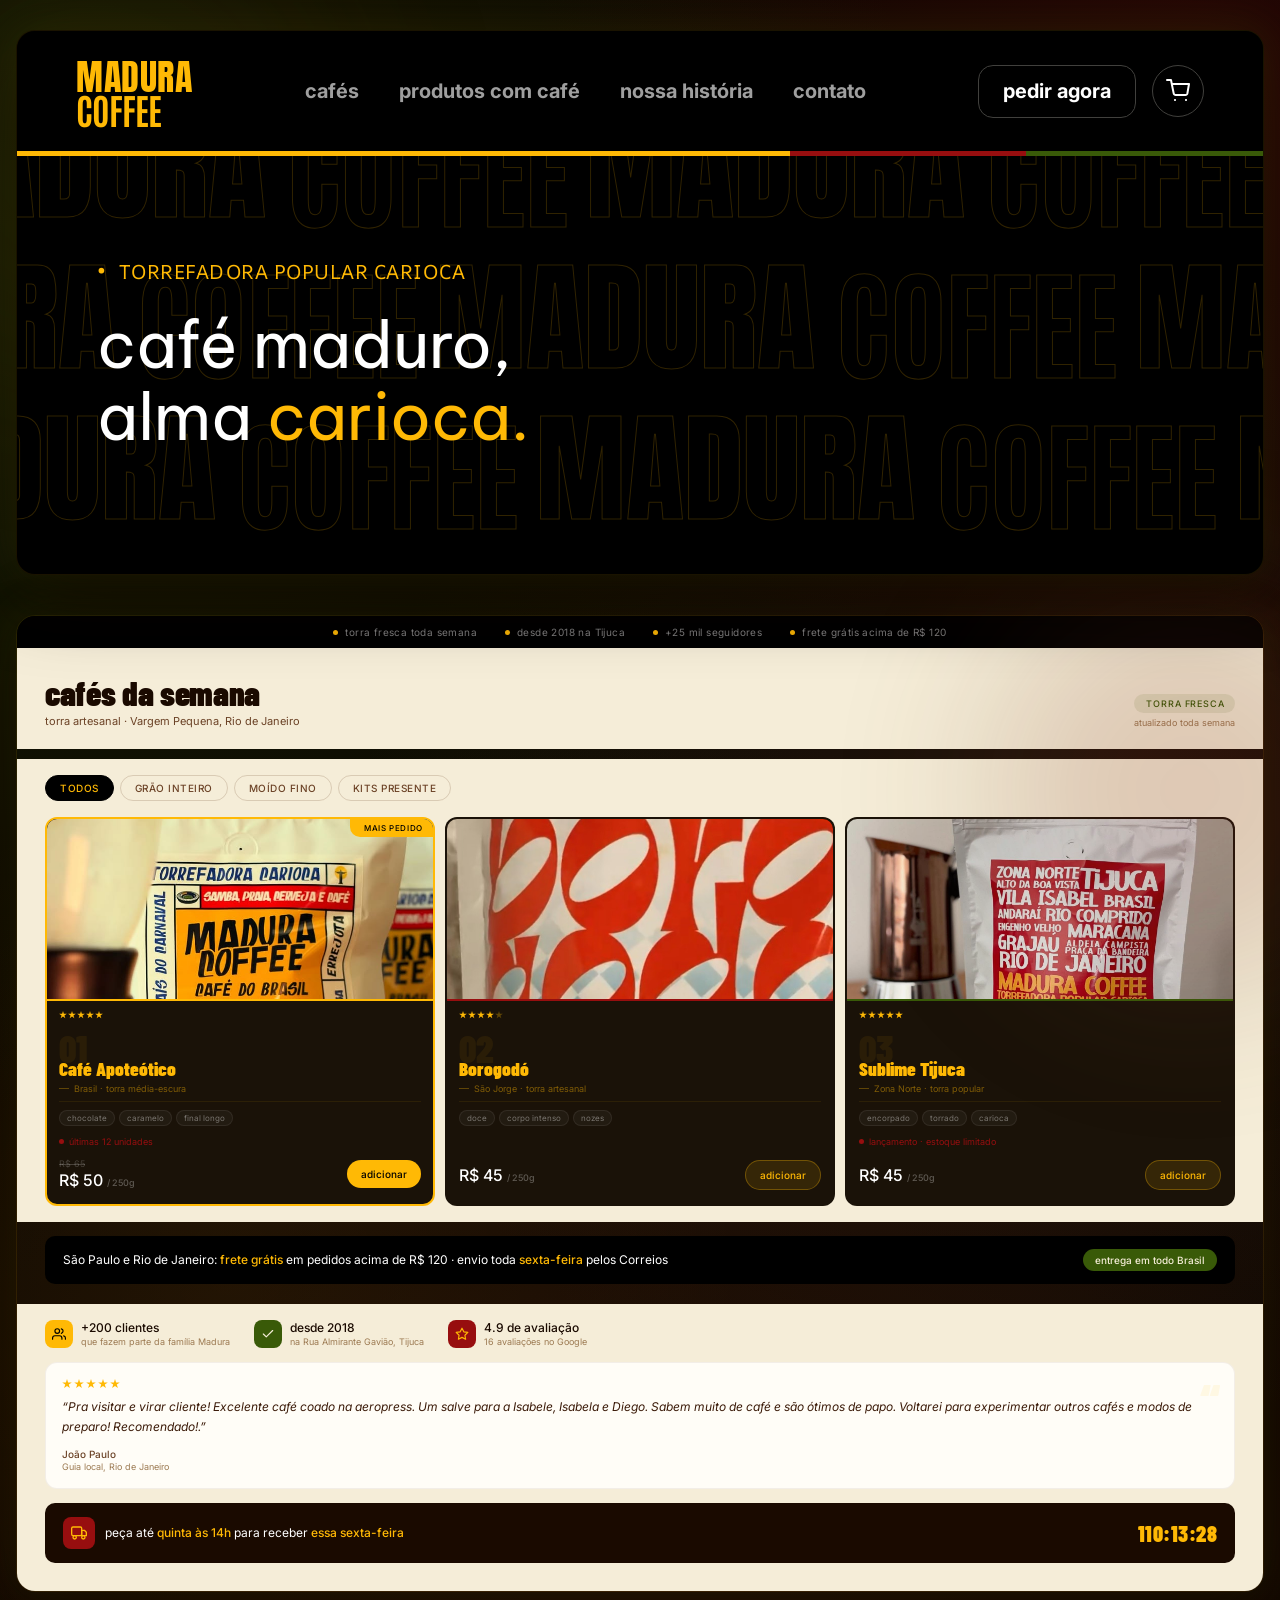
==== index.html @ 07ac0057 "Add files via upload" ====
<!DOCTYPE html>
<html lang="pt-BR">

<head>
  <meta charset="UTF-8">
  <meta name="viewport" content="width=device-width, initial-scale=1.0">
  <meta name="description" content="Madura Coffee - Torrefadora Popular Carioca. Café maduro, alma carioca.">
  <title>Madura Coffee | Alma Carioca</title>

  <!-- Google Fonts -->
  <link rel="preconnect" href="https://fonts.googleapis.com">
  <link rel="preconnect" href="https://fonts.gstatic.com" crossorigin>
  <link
    href="https://fonts.googleapis.com/css2?family=AR+One+Sans&family=Anton&family=Antonio:wght@700&family=Barlow+Condensed:wght@400;700;900&family=Be+Vietnam+Pro:wght@400;700&family=Inter:wght@400;500;700&display=swap"
    rel="stylesheet">

  <!-- Stylesheet -->
  <link rel="stylesheet" href="style_fixed.css">
</head>

<body>
  <div class="page-container">
    <main class="hero-card">

      <header class="header">
        <!-- Logo -->
        <div class="logo">
          <span class="logo-madura">MADURA</span>
          <span class="logo-coffee">COFFEE</span>
        </div>

        <!-- Navigation -->
        <nav class="nav-links">
          <a href="#">cafés</a>
          <a href="#">produtos com café</a>
          <a href="#">nossa história</a>
          <a href="#">contato</a>
        </nav>

        <!-- Actions -->
        <div class="header-actions">
          <button class="btn-pedir-agora">pedir agora</button>
          <button class="btn-cart" aria-label="Carrinho">
            <svg width="24" height="24" viewBox="0 0 24 24" fill="none" xmlns="http://www.w3.org/2000/svg">
              <path
                d="M9 22C9.55228 22 10 21.5523 10 21C10 20.4477 9.55228 20 9 20C8.44772 20 8 20.4477 8 21C8 21.5523 8.44772 22 9 22Z"
                fill="white" />
              <path
                d="M20 22C20.5523 22 21 21.5523 21 21C21 20.4477 20.5523 20 20 20C19.4477 20 19 20.4477 19 21C19 21.5523 19.4477 22 20 22Z"
                fill="white" />
              <path
                d="M1 1H5L7.68 14.39C7.77144 14.8504 8.02191 15.264 8.38755 15.5583C8.75318 15.8526 9.2107 16.009 9.68 16H19.4C19.8693 16.009 20.3268 15.8526 20.6925 15.5583C21.0581 15.264 21.3086 14.8504 21.4 14.39L23 5H6"
                stroke="white" stroke-width="2" stroke-linecap="round" stroke-linejoin="round" />
            </svg>
          </button>
        </div>
      </header>

      <!-- Decorative colored line -->
      <div class="decorative-line">
        <div class="line-yellow"></div>
        <div class="line-red"></div>
        <div class="line-green"></div>
      </div>

      <!-- Hero Main Content Area -->
      <div class="hero-content">

        <!-- Large Outline Background Text -->
        <div class="bg-text-container" aria-hidden="true">
          <div class="bg-text-row text-row-1">
            <span class="bg-madura">MADURA</span> <span class="bg-coffee">COFFEE</span> <span
              class="bg-madura">MADURA</span> <span class="bg-coffee">COFFEE</span> <span
              class="bg-madura">MADURA</span>
          </div>
          <div class="bg-text-row text-row-2">
            <span class="bg-madura">MADURA</span> <span class="bg-coffee">COFFEE</span> <span
              class="bg-madura">MADURA</span> <span class="bg-coffee">COFFEE</span> <span
              class="bg-madura">MADURA</span>
          </div>
          <div class="bg-text-row text-row-3">
            <span class="bg-madura">MADURA</span> <span class="bg-coffee">COFFEE</span> <span
              class="bg-madura">MADURA</span> <span class="bg-coffee">COFFEE</span> <span
              class="bg-madura">MADURA</span>
          </div>
        </div>

        <!-- Foreground Text Content -->
        <div class="hero-text">
          <p class="subtitle">
            <span class="dot">•</span> TORREFADORA POPULAR CARIOCA
          </p>
          <h1 class="title">
            café maduro,<br>
            alma <span class="highlight">carioca.</span>
          </h1>
        </div>

      </div>

    </main>
  </div>

  <!-- ==============================
         SEÇÃO DE PRODUTOS
         ============================== -->
  <div class="sp-page-wrap">
    <section class="sp-wrap" aria-label="Cafés da Semana — Madura Coffee">

      <!-- TRUST BAR -->
      <div class="sp-trust" role="complementary">
        <div class="sp-trust-item">
          <div class="sp-tdot"></div>torra fresca toda semana
        </div>
        <div class="sp-trust-item">
          <div class="sp-tdot"></div>desde 2018 na Tijuca
        </div>
        <div class="sp-trust-item">
          <div class="sp-tdot"></div>+25 mil seguidores
        </div>
        <div class="sp-trust-item">
          <div class="sp-tdot"></div>frete grátis acima de R$ 120
        </div>
      </div>

      <!-- CABEÇALHO DA SEÇÃO -->
      <div class="sp-head">
        <div class="sp-head-top">
          <div>
            <h2 class="sp-title">cafés da semana</h2>
            <p class="sp-sub">torra artesanal · Vargem Pequena, Rio de Janeiro</p>
          </div>
          <div class="sp-meta">
            <div class="sp-torra-badge">torra fresca</div>
            <div class="sp-updated">atualizado toda semana</div>
          </div>
        </div>
      </div>

      <!-- FILTROS -->
      <div class="sp-filters" role="navigation" aria-label="Filtrar cafés por tipo">
        <button class="sp-fbtn sp-fbtn--on" aria-pressed="true">todos</button>
        <button class="sp-fbtn" aria-pressed="false">grão inteiro</button>
        <button class="sp-fbtn" aria-pressed="false">moído fino</button>
        <button class="sp-fbtn" aria-pressed="false">kits presente</button>
      </div>

      <!-- GRADE DE PRODUTOS -->
      <div class="sp-grid-wrap">
        <div class="sp-grid" role="list" aria-label="Produtos Madura Coffee">

          <!-- CARD 1: Café Apoteótico (destaque) -->
          <article class="sp-card sp-card--destaque" role="listitem" aria-label="Café Apoteótico, mais vendido">
            <div class="sp-ribbon">mais pedido</div>
            <div class="sp-card-img">
              <img src="assets/Cafeapoteotico.jpg" alt="Embalagem do Café Apoteótico Madura Coffee" loading="lazy">
            </div>
            <div class="sp-chalk" style="background:#FFB905;"></div>
            <div class="sp-social">
              <div class="sp-stars">
                <div class="sp-star"></div>
                <div class="sp-star"></div>
                <div class="sp-star"></div>
                <div class="sp-star"></div>
                <div class="sp-star"></div>
              </div>
              <!--<span class="sp-review-count">(X avaliações)</span>-->
            </div>
            <div class="sp-card-body">
              <div class="sp-card-num">01</div>
              <h3 class="sp-card-name">Café Apoteótico</h3>
              <div class="sp-origin">Brasil · torra média-escura</div>
              <div class="sp-divider"></div>
              <div class="sp-tags">
                <span class="sp-tag">chocolate</span>
                <span class="sp-tag">caramelo</span>
                <span class="sp-tag">final longo</span>
              </div>
              <div class="sp-scarcity">
                <div class="sp-scarcity-dot"></div>últimas 12 unidades
              </div>
              <div class="sp-foot">
                <div>
                  <div class="sp-price-old">R$ 65</div>
                  <div class="sp-price">R$ 50 <span class="sp-price-gram">/ 250g</span></div>
                </div>
                <button class="sp-btn" aria-label="Adicionar Café Apoteótico ao carrinho">adicionar</button>
              </div>
            </div>
          </article>

          <!-- CARD 2: Borogodó -->
          <article class="sp-card" role="listitem" aria-label="Borogodó">
            <div class="sp-card-img">
              <img src="assets/borogodó.jpg" alt="Embalagem do Borogodó Madura Coffee" loading="lazy">
            </div>
            <div class="sp-chalk" style="background:#970E0F;"></div>
            <div class="sp-social">
              <div class="sp-stars">
                <div class="sp-star"></div>
                <div class="sp-star"></div>
                <div class="sp-star"></div>
                <div class="sp-star"></div>
                <div class="sp-star sp-star--half"></div>
              </div>
              <!--<span class="sp-review-count">(X avaliações)</span>-->
            </div>
            <div class="sp-card-body">
              <div class="sp-card-num">02</div>
              <h3 class="sp-card-name">Borogodó</h3>
              <div class="sp-origin">São Jorge · torra artesanal</div>
              <div class="sp-divider"></div>
              <div class="sp-tags">
                <span class="sp-tag">doce</span>
                <span class="sp-tag">corpo intenso</span>
                <span class="sp-tag">nozes</span>
              </div>
              <div class="sp-foot" style="margin-top:24px;">
                <div>
                  <div class="sp-price">R$ 45 <span class="sp-price-gram">/ 250g</span></div>
                </div>
                <button class="sp-btn sp-btn--outline" aria-label="Adicionar Borogodó ao carrinho">adicionar</button>
              </div>
            </div>
          </article>

          <!-- CARD 3: A Sublime Grande Tijuca -->
          <article class="sp-card" role="listitem" aria-label="A Sublime Grande Tijuca, lançamento">
            <div class="sp-card-img">
              <img src="assets/cafétijuca.jpg" alt="Embalagem do Café Tijuca Madura Coffee" loading="lazy">
            </div>
            <div class="sp-chalk" style="background:#395A08;"></div>
            <div class="sp-social">
              <div class="sp-stars">
                <div class="sp-star"></div>
                <div class="sp-star"></div>
                <div class="sp-star"></div>
                <div class="sp-star"></div>
                <div class="sp-star"></div>
              </div>
              <!--<span class="sp-review-count">(41 avaliações)</span>-->
            </div>
            <div class="sp-card-body">
              <div class="sp-card-num">03</div>
              <h3 class="sp-card-name">Sublime Tijuca</h3>
              <div class="sp-origin">Zona Norte · torra popular</div>
              <div class="sp-divider"></div>
              <div class="sp-tags">
                <span class="sp-tag">encorpado</span>
                <span class="sp-tag">torrado</span>
                <span class="sp-tag">carioca</span>
              </div>
              <div class="sp-scarcity">
                <div class="sp-scarcity-dot"></div>lançamento · estoque limitado
              </div>
              <div class="sp-foot">
                <div>
                  <div class="sp-price">R$ 45 <span class="sp-price-gram">/ 250g</span></div>
                </div>
                <button class="sp-btn sp-btn--outline"
                  aria-label="Adicionar Sublime Tijuca ao carrinho">adicionar</button>
              </div>
            </div>
          </article>

        </div>
      </div>

      <!-- FRETE -->
      <div class="sp-frete" role="note">
        <div class="sp-frete-txt">São Paulo e Rio de Janeiro: <em>frete grátis</em> em pedidos acima de R$ 120 ·
          envio toda <em>sexta-feira</em>
          pelos Correios</div>
        <div class="sp-frete-badge">entrega em todo Brasil</div>
      </div>
      <br>

      <!-- PROVA SOCIAL -->
      <div class="sp-social-strip" role="complementary">
        <div class="sp-ss-item">
          <div class="sp-ss-icon" style="background:#FFB905;">
            <svg width="14" height="14" viewBox="0 0 24 24" fill="none" stroke="#000" stroke-width="2"
              stroke-linecap="round" stroke-linejoin="round">
              <path d="M17 21v-2a4 4 0 0 0-4-4H5a4 4 0 0 0-4 4v2" />
              <circle cx="9" cy="7" r="4" />
              <path d="M23 21v-2a4 4 0 0 0-3-3.87" />
              <path d="M16 3.13a4 4 0 0 1 0 7.75" />
            </svg>
          </div>
          <div>
            <div class="sp-ss-top">+200 clientes</div>
            <div class="sp-ss-sub">que fazem parte da família Madura</div>
          </div>
        </div>
        <div class="sp-ss-item">
          <div class="sp-ss-icon" style="background:#395A08;">
            <svg width="14" height="14" viewBox="0 0 24 24" fill="none" stroke="#F5EDD8" stroke-width="2"
              stroke-linecap="round" stroke-linejoin="round">
              <polyline points="20 6 9 17 4 12" />
            </svg>
          </div>
          <div>
            <div class="sp-ss-top">desde 2018</div>
            <div class="sp-ss-sub">na Rua Almirante Gavião, Tijuca</div>
          </div>
        </div>
        <div class="sp-ss-item">
          <div class="sp-ss-icon" style="background:#970E0F;">
            <svg width="14" height="14" viewBox="0 0 24 24" fill="none" stroke="#FFB905" stroke-width="2"
              stroke-linecap="round" stroke-linejoin="round">
              <polygon
                points="12 2 15.09 8.26 22 9.27 17 14.14 18.18 21.02 12 17.77 5.82 21.02 7 14.14 2 9.27 8.91 8.26 12 2" />
            </svg>
          </div>
          <div>
            <div class="sp-ss-top">4.9 de avaliação</div>
            <div class="sp-ss-sub">16 avaliações no Google</div>
          </div>
        </div>
      </div>

      <!-- DEPOIMENTO -->
      <div class="sp-depo-wrap">
        <div class="sp-depo" role="blockquote">
          <div class="sp-depo-quote">&ldquo;</div>
          <div class="sp-depo-stars">
            <div class="sp-ds"></div>
            <div class="sp-ds"></div>
            <div class="sp-ds"></div>
            <div class="sp-ds"></div>
            <div class="sp-ds"></div>
          </div>
          <p class="sp-depo-text">&ldquo;Pra visitar e virar cliente! Excelente café coado na aeropress. Um salve para a
            Isabele, Isabela e Diego. Sabem muito de café e são ótimos de papo. Voltarei para experimentar outros cafés
            e modos de preparo! Recomendado!.&rdquo;</p>
          <div class="sp-depo-author">João Paulo</div>
          <div class="sp-depo-loc">Guia local, Rio de Janeiro</div>
        </div>
      </div>

      <!-- URGÊNCIA -->
      <div class="sp-urgencia">
        <div class="sp-urg-box" role="alert" aria-live="polite">
          <div class="sp-urg-left">
            <div class="sp-urg-icon">
              <svg width="16" height="16" viewBox="0 0 24 24" fill="none" stroke="#FFB905" stroke-width="2"
                stroke-linecap="round" stroke-linejoin="round">
                <rect x="1" y="3" width="15" height="13" rx="2" />
                <path d="M16 8h4l3 3v5h-7V8z" />
                <circle cx="5.5" cy="18.5" r="2.5" />
                <circle cx="18.5" cy="18.5" r="2.5" />
              </svg>
            </div>
            <div class="sp-urg-text">peça até <em>quinta às 14h</em> para receber <em>essa sexta-feira</em></div>
          </div>
          <div class="sp-timer" id="sp-timer" aria-label="Tempo restante para envio">--:--:--</div>
        </div>
      </div>

    </section>
  </div><!-- /sp-page-wrap -->

  <script>
    // Timer de urgência
    function spUpdateTimer() {
      const now = new Date();
      const target = new Date(now);
      const day = now.getDay();
      const daysUntilThursday = (4 - day + 7) % 7 || 7;
      target.setDate(now.getDate() + (daysUntilThursday === 7 && now.getHours() >= 14 ? 7 : daysUntilThursday));
      target.setHours(14, 0, 0, 0);
      const diff = target - now;
      if (diff <= 0) { document.getElementById('sp-timer').textContent = '00:00:00'; return; }
      const h = Math.floor(diff / 3600000);
      const m = Math.floor((diff % 3600000) / 60000);
      const s = Math.floor((diff % 60000) / 1000);
      document.getElementById('sp-timer').textContent =
        String(h).padStart(2, '0') + ':' + String(m).padStart(2, '0') + ':' + String(s).padStart(2, '0');
    }
    spUpdateTimer();
    setInterval(spUpdateTimer, 1000);

    // Filtros
    document.querySelectorAll('.sp-fbtn').forEach(btn => {
      btn.addEventListener('click', function () {
        document.querySelectorAll('.sp-fbtn').forEach(b => { b.classList.remove('sp-fbtn--on'); b.setAttribute('aria-pressed', 'false'); });
        this.classList.add('sp-fbtn--on');
        this.setAttribute('aria-pressed', 'true');
      });
    });
  </script>

</body>

</html>
---- style_fixed.css ----
/* Global Styles & Variables */
:root {
  --yellow: #FFB905;
  --red: #970E0F;
  --green: #395A08;
  --dark-brown: #3B1A08;
  --medium-brown: #6B4226;
  --cream: #F5EDD8;
  --gray: #9F9F9F;
  --border: #41403D;
  --bg-body: #0a0602;
  --bg-card: #000000;
  --text-white: #FFFFFF;
}

* {
  margin: 0;
  padding: 0;
  box-sizing: border-box;
}

body {
  background-color: var(--bg-body);
  background-image:
    radial-gradient(ellipse 70% 50% at 4% 18%, rgba(57, 90, 8, 0.30) 0%, transparent 100%),
    radial-gradient(ellipse 55% 40% at 96% 8%, rgba(151, 14, 15, 0.22) 0%, transparent 100%),
    radial-gradient(ellipse 80% 55% at 50% 100%, rgba(59, 26, 8, 0.55) 0%, transparent 100%),
    radial-gradient(ellipse 50% 38% at 78% 52%, rgba(107, 66, 38, 0.24) 0%, transparent 100%),
    radial-gradient(ellipse 40% 30% at 18% 78%, rgba(255, 185, 5, 0.07) 0%, transparent 100%);
  font-family: 'Inter', sans-serif;
  color: var(--text-white);
  min-height: 100vh;
  display: flex;
  flex-direction: column;
  align-items: center;
  justify-content: flex-start;
  padding-top: 30px;
  position: relative;
  overflow-x: hidden;
}

/* Large decorative organic blobs in the page background */
body::before,
body::after {
  content: '';
  position: fixed;
  border-radius: 50%;
  pointer-events: none;
  z-index: 0;
  filter: blur(80px);
  opacity: 0.18;
}

body::before {
  width: 520px;
  height: 520px;
  top: -120px;
  left: -160px;
  background: radial-gradient(circle, var(--green) 0%, var(--dark-brown) 70%);
  animation: blobDrift1 18s ease-in-out infinite alternate;
}

body::after {
  width: 420px;
  height: 420px;
  bottom: -100px;
  right: -120px;
  background: radial-gradient(circle, var(--red) 0%, var(--medium-brown) 60%);
  animation: blobDrift2 22s ease-in-out infinite alternate;
}

@keyframes blobDrift1 {
  from {
    transform: translate(0, 0) scale(1);
  }

  to {
    transform: translate(60px, 40px) scale(1.15);
  }
}

@keyframes blobDrift2 {
  from {
    transform: translate(0, 0) scale(1);
  }

  to {
    transform: translate(-50px, -30px) scale(1.1);
  }
}

.page-container {
  width: 100%;
  max-width: 1440px;
  display: flex;
  justify-content: center;
  position: relative;
  z-index: 1;
  padding: 0 16px 40px;
}

.hero-card {
  width: 100%;
  max-width: 1415px;
  min-height: 545px;
  background-color: var(--bg-card);
  border-radius: 19px;
  position: relative;
  overflow: hidden;
  display: flex;
  flex-direction: column;
  border: 1px solid rgba(255, 185, 5, 0.1);
  box-shadow:
    0 0 40px 0px rgba(57, 90, 8, 0.25),
    0 0 80px 0px rgba(151, 14, 15, 0.12),
    0 30px 70px -10px rgba(0, 0, 0, 0.7),
    inset 0 1px 0 rgba(255, 185, 5, 0.07);

  animation: cardEntrance 0.8s cubic-bezier(0.16, 1, 0.3, 1);
}

@keyframes cardEntrance {
  0% {
    opacity: 0;
    transform: scale(0.98) translateY(10px);
  }

  100% {
    opacity: 1;
    transform: scale(1) translateY(0);
  }
}

/* ===== Header ===== */
.header {
  height: 120px;
  display: flex;
  justify-content: space-between;
  align-items: center;
  padding: 0 59px;
  /* Aligned with design left: 59px */
  position: relative;
  z-index: 10;
  background-color: var(--bg-card);
}

/* Logo Section */
.logo {
  display: flex;
  flex-direction: column;
  color: var(--yellow);
  cursor: pointer;
  transform-origin: left center;
  transition: transform 0.3s ease;
}

.logo:hover {
  transform: scale(1.05);
}

.logo-madura {
  font-family: 'Anton', sans-serif;
  font-size: 36px;
  line-height: 1;
  letter-spacing: 0.5px;
}

.logo-coffee {
  font-family: 'Antonio', sans-serif;
  font-size: 36px;
  font-weight: 700;
  line-height: 0.8;
  letter-spacing: -0.03em;
}

/* Navigation Links */
.nav-links {
  display: flex;
  gap: 40px;
}

.nav-links a {
  text-decoration: none;
  font-family: 'Inter', sans-serif;
  font-weight: 700;
  font-size: 20px;
  color: var(--gray);
  transition: all 0.3s ease;
  position: relative;
}

.nav-links a::after {
  content: '';
  position: absolute;
  bottom: -4px;
  left: 0;
  width: 0;
  height: 2px;
  background-color: var(--yellow);
  transition: width 0.3s ease;
}

.nav-links a:hover {
  color: var(--text-white);
}

.nav-links a:hover::after {
  width: 100%;
}

/* Header Actions */
.header-actions {
  display: flex;
  align-items: center;
  gap: 16px;
}

.btn-pedir-agora {
  background: transparent;
  border: 1px solid var(--border);
  border-radius: 15px;
  color: var(--text-white);
  font-family: 'Inter', sans-serif;
  font-weight: 700;
  font-size: 20px;
  padding: 0 24px;
  height: 53px;
  cursor: pointer;
  transition: all 0.3s ease;
  position: relative;
  overflow: hidden;
}

.btn-pedir-agora::before {
  content: '';
  position: absolute;
  top: 0;
  left: -100%;
  width: 100%;
  height: 100%;
  background: rgba(255, 255, 255, 0.1);
  transition: transform 0.4s ease;
}

.btn-pedir-agora:hover::before {
  transform: translateX(100%);
}

.btn-pedir-agora:hover {
  border-color: var(--yellow);
  color: var(--yellow);
  box-shadow: 0 0 15px rgba(255, 185, 5, 0.2);
}

.btn-cart {
  width: 52px;
  height: 52px;
  background: transparent;
  border: 1px solid var(--border);
  border-radius: 50%;
  display: flex;
  justify-content: center;
  align-items: center;
  cursor: pointer;
  transition: all 0.3s ease;
}

.btn-cart svg {
  transition: fill 0.3s ease, stroke 0.3s ease;
}

.btn-cart:hover {
  border-color: var(--yellow);
  box-shadow: 0 0 15px rgba(255, 185, 5, 0.2);
}

.btn-cart:hover svg path {
  fill: var(--yellow);
  stroke: var(--yellow);
}

/* ===== Decorative Line ===== */
.decorative-line {
  display: flex;
  height: 5px;
  width: 100%;
  z-index: 5;
  position: relative;
}

.line-yellow {
  height: 100%;
  width: 62%;
  background-color: var(--yellow);
}

.line-red {
  height: 100%;
  width: 19%;
  background-color: var(--red);
}

.line-green {
  height: 100%;
  width: 19%;
  background-color: var(--green);
}

/* ===== Hero Content ===== */
.hero-content {
  position: relative;
  flex: 1;
  overflow: hidden;
  display: flex;
  align-items: center;
}

/* Background Big Text Pattern */
.bg-text-container {
  position: absolute;
  top: -80px;
  left: -130px;
  width: 250%;
  display: flex;
  flex-direction: column;
  z-index: 0;
  pointer-events: none;
}

.bg-text-row {
  display: flex;
  white-space: nowrap;
  gap: 20px;
  color: transparent;
  -webkit-text-stroke: 1px rgba(255, 185, 5, 0.27);
  opacity: 0.7;
}

.text-row-1 {
  transform: translateX(0);
}

.text-row-2 {
  transform: translateX(-150px);
  margin-top: -30px;
}

.text-row-3 {
  transform: translateX(-50px);
  margin-top: -30px;
}

.bg-madura {
  font-family: 'Anton', sans-serif;
  font-size: 120px;
  line-height: 181px;
}

.bg-coffee {
  font-family: 'Antonio', sans-serif;
  font-size: 120px;
  font-weight: 700;
  letter-spacing: -0.03em;
  line-height: 181px;
  /* Matching madura for neat alignment */
}

/* Foreground Text Content */
.hero-text {
  position: relative;
  z-index: 2;
  padding-left: 80px;
  /* Matched from design left: 80px */
  margin-top: -20px;
  animation: fadeUp 1s ease-out forwards;
}

@keyframes fadeUp {
  0% {
    transform: translateY(30px);
    opacity: 0;
  }

  100% {
    transform: translateY(0);
    opacity: 1;
  }
}

.subtitle {
  font-family: 'AR One Sans', sans-serif;
  font-size: 20px;
  line-height: 27px;
  color: var(--yellow);
  margin-bottom: 24px;
  display: flex;
  align-items: center;
  gap: 12px;
  letter-spacing: 0.5px;
}

.subtitle .dot {
  font-size: 28px;
  line-height: 0;
  margin-top: -2px;
  display: inline-block;
  animation: pulseDot 2s infinite ease-in-out;
}

@keyframes pulseDot {
  0% {
    transform: scale(1);
    opacity: 1;
    text-shadow: 0 0 0 rgba(255, 185, 5, 0);
  }

  50% {
    transform: scale(1.4);
    opacity: 0.8;
    text-shadow: 0 0 10px rgba(255, 185, 5, 0.8);
  }

  100% {
    transform: scale(1);
    opacity: 1;
    text-shadow: 0 0 0 rgba(255, 185, 5, 0);
  }
}

.title {
  font-family: 'Be Vietnam Pro', sans-serif;
  font-size: 64px;
  line-height: 1.12;
  /* 112% as per design */
  color: var(--text-white);
  font-weight: 400;
}

.title .highlight {
  color: var(--yellow);
}

/* Responsive fixes */
@media (max-width: 1200px) {
  .nav-links {
    gap: 20px;
  }

  .header {
    padding: 0 30px;
  }

  .title {
    font-size: 48px;
  }
}

@media (max-width: 992px) {
  .header {
    height: auto;
    padding: 30px;
    flex-wrap: wrap;
    justify-content: space-between;
    gap: 30px;
  }

  .nav-links {
    order: 3;
    width: 100%;
    justify-content: center;
    flex-wrap: wrap;
  }

  .hero-card {
    border-radius: 0;
  }

  body {
    padding-top: 0;
  }

  .hero-text {
    padding-left: 50px;
    padding-right: 50px;
    padding-bottom: 50px;
  }

  .bg-text-container {
    top: -20px;
  }

  .bg-madura,
  .bg-coffee {
    font-size: 80px;
    line-height: 120px;
  }
}

@media (max-width: 768px) {
  .nav-links {
    gap: 15px;
  }

  .nav-links a {
    font-size: 16px;
  }

  .header-actions {
    gap: 10px;
  }

  .btn-pedir-agora {
    font-size: 16px;
    height: 48px;
    padding: 0 16px;
  }

  .btn-cart {
    width: 48px;
    height: 48px;
  }

  .title {
    font-size: 38px;
  }

  .subtitle {
    font-size: 16px;
    margin-bottom: 20px;
  }

  .bg-madura,
  .bg-coffee {
    font-size: 60px;
    line-height: 90px;
  }

  .header {
    padding: 20px;
    gap: 20px;
  }

  .hero-text {
    padding-left: 30px;
    padding-right: 30px;
    padding-bottom: 40px;
  }
}

@media (max-width: 480px) {
  .nav-links {
    flex-direction: column;
    align-items: center;
    gap: 12px;
  }

  .header {
    flex-direction: column;
    align-items: center;
    text-align: center;
  }

  .logo {
    align-items: center;
    margin-bottom: 5px;
  }

  .bg-text-container {
    left: -50px;
  }

  .bg-madura,
  .bg-coffee {
    font-size: 50px;
    line-height: 75px;
  }

  .title {
    font-size: 32px;
    line-height: 1.2;
  }

  .subtitle {
    font-size: 14px;
    justify-content: center;
  }

  .hero-text {
    text-align: center;
    padding-left: 20px;
    padding-right: 20px;
    margin-top: 10px;
    padding-bottom: 30px;
  }
}

/* ============================================================
   SEÇÃO DE PRODUTOS  (prefixo sp-)
   ============================================================ */

/* Page-level wrapper — mirrors .page-container */
.sp-page-wrap {
  width: 100%;
  max-width: 1440px;
  padding: 0 16px 40px;
}

.sp-wrap {
  width: 100%;
  max-width: 1415px;
  margin: 0 auto;
  border-radius: 19px;
  overflow: hidden;
  border: 1px solid rgba(255, 185, 5, 0.1);
  box-shadow:
    0 0 40px rgba(57, 90, 8, 0.2),
    0 0 80px rgba(151, 14, 15, 0.1),
    0 20px 60px -10px rgba(0, 0, 0, 0.6);
}

/* Trust bar */
.sp-trust {
  background: #000;
  padding: 10px 28px;
  display: flex;
  align-items: center;
  justify-content: center;
  gap: 28px;
  flex-wrap: wrap;
}

.sp-trust-item {
  display: flex;
  align-items: center;
  gap: 7px;
  font-size: 10px;
  color: rgba(255, 255, 255, 0.5);
  letter-spacing: 0.04em;
  font-family: 'Inter', sans-serif;
}

.sp-tdot {
  width: 5px;
  height: 5px;
  border-radius: 50%;
  background: var(--yellow);
  flex-shrink: 0;
}

/* Section header */
.sp-head {
  background: #F5EDD8;
  padding: 28px 28px 15px;
  margin-bottom: 10px;
}

.sp-head-top {
  display: flex;
  align-items: flex-end;
  justify-content: space-between;
  margin-bottom: 6px;
}

.sp-title {
  font-family: 'Barlow Condensed', sans-serif;
  font-size: 34px;
  font-weight: 900;
  color: #1A0A00;
  letter-spacing: -0.01em;
  line-height: 1;
}

.sp-sub {
  font-size: 11px;
  color: #6B4226;
  margin-top: 4px;
  font-family: 'Inter', sans-serif;
}

.sp-meta {
  text-align: right;
}

.sp-torra-badge {
  font-size: 9px;
  font-weight: 500;
  letter-spacing: 0.1em;
  text-transform: uppercase;
  color: #395A08;
  background: rgba(57, 90, 8, 0.1);
  padding: 4px 10px;
  border-radius: 20px;
  font-family: 'Inter', sans-serif;
}

.sp-updated {
  font-size: 9px;
  color: #9C7A52;
  margin-top: 4px;
  font-family: 'Inter', sans-serif;
}

/* Filters */
.sp-filters {
  display: flex;
  gap: 6px;
  padding: 16px 28px 0;
  flex-wrap: wrap;
  background: #F5EDD8;
}

.sp-fbtn {
  font-size: 10px;
  font-weight: 500;
  letter-spacing: 0.05em;
  text-transform: uppercase;
  padding: 6px 14px;
  border-radius: 20px;
  border: 1px solid rgba(107, 66, 38, 0.2);
  background: transparent;
  color: #6B4226;
  cursor: pointer;
  font-family: 'Inter', sans-serif;
  transition: all 0.15s;
}

.sp-fbtn--on,
.sp-fbtn:hover {
  background: #000;
  border-color: #000;
  color: var(--yellow);
}

/* Product grid */
.sp-grid-wrap {
  background: #F5EDD8;
  padding: 16px 28px;
}

.sp-grid {
  display: grid;
  grid-template-columns: repeat(3, minmax(0, 1fr));
  gap: 10px;
}

/* Product card */
.sp-card {
  background: #1A1208;
  border-radius: 12px;
  overflow: hidden;
  cursor: pointer;
  border: 2px solid transparent;
  transition: border-color 0.2s, transform 0.18s;
  position: relative;
  display: flex;
  flex-direction: column;
}

.sp-card:hover {
  transform: translateY(-4px);
  border-color: rgba(255, 185, 5, 0.2);
}

.sp-card--destaque {
  border-color: var(--yellow);
}

/* Ribbon */
.sp-ribbon {
  position: absolute;
  top: 0;
  right: 0;
  background: var(--yellow);
  color: #000;
  font-size: 8px;
  font-weight: 500;
  letter-spacing: 0.08em;
  text-transform: uppercase;
  padding: 4px 10px 4px 14px;
  border-radius: 0 0 0 10px;
  font-family: 'Inter', sans-serif;
}

/* Color chalk line */
/* Product image */
.sp-card-img {
  width: 100%;
  height: 180px;
  overflow: hidden;
  background: #0d0702;
}

.sp-card-img img {
  width: 100%;
  height: 100%;
  object-fit: cover;
  object-position: center 35%;
  display: block;
  transition: transform 0.4s ease;
}

.sp-card:hover .sp-card-img img {
  transform: scale(1.05);
}

/* Color chalk line */
.sp-chalk {
  height: 2px;
  width: 100%;
}


/* Stars & review */
.sp-social {
  display: flex;
  align-items: center;
  gap: 5px;
  padding: 10px 12px 0;
}

.sp-stars {
  display: flex;
  gap: 1px;
}

.sp-star {
  width: 8px;
  height: 8px;
  background: var(--yellow);
  clip-path: polygon(50% 0%, 61% 35%, 98% 35%, 68% 57%, 79% 91%, 50% 70%, 21% 91%, 32% 57%, 2% 35%, 39% 35%);
}

.sp-star--half {
  background: rgba(255, 185, 5, 0.3);
}

.sp-review-count {
  font-size: 9px;
  color: rgba(255, 185, 5, 0.5);
  font-family: 'Inter', sans-serif;
}

/* Card body */
.sp-card-body {
  padding: 10px 12px 14px;
  display: flex;
  flex-direction: column;
  flex: 1;
}

.sp-card-num {
  font-family: 'Barlow Condensed', sans-serif;
  font-size: 38px;
  font-weight: 900;
  color: rgba(255, 185, 5, 0.07);
  line-height: 1;
  margin-bottom: -8px;
}

.sp-card-name {
  font-family: 'Barlow Condensed', sans-serif;
  font-size: 19px;
  font-weight: 900;
  color: var(--yellow);
  line-height: 1.1;
  margin-bottom: 3px;
}

.sp-origin {
  font-size: 9px;
  color: rgba(255, 185, 5, 0.45);
  margin-bottom: 7px;
  display: flex;
  align-items: center;
  gap: 5px;
  font-family: 'Inter', sans-serif;
}

.sp-origin::before {
  content: '';
  width: 10px;
  height: 1px;
  background: var(--yellow);
  opacity: 0.3;
  display: inline-block;
}

.sp-divider {
  height: 1px;
  background: rgba(255, 185, 5, 0.08);
  margin-bottom: 8px;
}

.sp-tags {
  display: flex;
  flex-wrap: wrap;
  gap: 4px;
  margin-bottom: 10px;
}

.sp-tag {
  font-size: 8px;
  color: rgba(255, 255, 255, 0.4);
  background: rgba(255, 255, 255, 0.04);
  border: 1px solid rgba(255, 255, 255, 0.07);
  padding: 2px 7px;
  border-radius: 10px;
  font-family: 'Inter', sans-serif;
}

/* Scarcity indicator */
.sp-scarcity {
  font-size: 9px;
  color: var(--red);
  margin-bottom: 9px;
  display: flex;
  align-items: center;
  gap: 5px;
  font-family: 'Inter', sans-serif;
}

.sp-scarcity-dot {
  width: 5px;
  height: 5px;
  border-radius: 50%;
  background: var(--red);
  flex-shrink: 0;
  animation: spPulse 1.5s infinite;
}

@keyframes spPulse {

  0%,
  100% {
    opacity: 1;
  }

  50% {
    opacity: 0.4;
  }
}

/* Price & CTA */
.sp-foot {
  display: flex;
  align-items: center;
  justify-content: space-between;
  margin-top: auto;
}

.sp-price-old {
  font-size: 9px;
  color: rgba(255, 255, 255, 0.2);
  text-decoration: line-through;
  margin-bottom: 1px;
  font-family: 'Inter', sans-serif;
}

.sp-price {
  font-size: 16px;
  font-weight: 500;
  color: #fff;
  font-family: 'Inter', sans-serif;
}

.sp-price-gram {
  font-size: 9px;
  color: rgba(255, 255, 255, 0.3);
}

.sp-btn {
  background: var(--yellow);
  color: #000;
  font-size: 10px;
  font-weight: 500;
  padding: 8px 14px;
  border-radius: 18px;
  border: none;
  cursor: pointer;
  font-family: 'Inter', sans-serif;
  transition: background 0.15s;
}

.sp-btn:hover {
  background: #e0a500;
}

.sp-btn--outline {
  background: rgba(255, 185, 5, 0.12);
  color: var(--yellow);
  border: 1px solid rgba(255, 185, 5, 0.3);
}

.sp-btn--outline:hover {
  background: var(--yellow);
  color: #000;
}

/* Freight banner */
.sp-frete {
  background: #000;
  margin: 14px 28px 0;
  border-radius: 10px;
  padding: 13px 18px;
  display: flex;
  align-items: center;
  justify-content: space-between;
  gap: 12px;
  flex-wrap: wrap;
}

.sp-frete-txt {
  font-size: 12px;
  color: #fff;
  font-family: 'Inter', sans-serif;
}

.sp-frete-txt em {
  color: var(--yellow);
  font-style: normal;
  font-weight: 500;
}

.sp-frete-badge {
  font-size: 10px;
  font-weight: 500;
  background: #395A08;
  color: #F5EDD8;
  padding: 5px 12px;
  border-radius: 20px;
  white-space: nowrap;
  font-family: 'Inter', sans-serif;
}

/* Social proof strip */
.sp-social-strip {
  background: #F5EDD8;
  padding: 16px 28px 0;
  display: flex;
  gap: 24px;
  flex-wrap: wrap;
}

.sp-ss-item {
  display: flex;
  align-items: center;
  gap: 8px;
}

.sp-ss-icon {
  width: 28px;
  height: 28px;
  border-radius: 8px;
  display: flex;
  align-items: center;
  justify-content: center;
  flex-shrink: 0;
}

.sp-ss-top {
  font-size: 12px;
  font-weight: 500;
  color: #1A0A00;
  font-family: 'Inter', sans-serif;
}

.sp-ss-sub {
  font-size: 9px;
  color: #9C7A52;
  margin-top: 1px;
  font-family: 'Inter', sans-serif;
}

/* Testimonial */
.sp-depo-wrap {
  background: #F5EDD8;
  padding: 14px 28px 0;
}

.sp-depo {
  background: #FFFDF7;
  border-radius: 12px;
  padding: 16px;
  border: 1px solid rgba(107, 66, 38, 0.08);
  position: relative;
}

.sp-depo-quote {
  position: absolute;
  top: 12px;
  right: 14px;
  font-family: 'Barlow Condensed', sans-serif;
  font-size: 48px;
  font-weight: 900;
  color: rgba(255, 185, 5, 0.08);
  line-height: 1;
}

.sp-depo-stars {
  display: flex;
  gap: 2px;
  margin-bottom: 8px;
}

.sp-ds {
  width: 10px;
  height: 10px;
  background: var(--yellow);
  clip-path: polygon(50% 0%, 61% 35%, 98% 35%, 68% 57%, 79% 91%, 50% 70%, 21% 91%, 32% 57%, 2% 35%, 39% 35%);
}

.sp-depo-text {
  font-size: 12px;
  color: #3B1A08;
  line-height: 1.7;
  margin-bottom: 10px;
  font-style: italic;
  font-family: 'Inter', sans-serif;
}

.sp-depo-author {
  font-size: 10px;
  font-weight: 500;
  color: #6B4226;
  font-family: 'Inter', sans-serif;
}

.sp-depo-loc {
  font-size: 9px;
  color: #9C7A52;
  margin-top: 1px;
  font-family: 'Inter', sans-serif;
}

/* Urgency */
.sp-urgencia {
  background: #F5EDD8;
  padding: 14px 28px 28px;
}

.sp-urg-box {
  background: #1A0A00;
  border-radius: 10px;
  padding: 14px 18px;
  display: flex;
  align-items: center;
  justify-content: space-between;
  gap: 10px;
  flex-wrap: wrap;
}

.sp-urg-left {
  display: flex;
  align-items: center;
  gap: 10px;
}

.sp-urg-icon {
  width: 32px;
  height: 32px;
  border-radius: 8px;
  background: var(--red);
  display: flex;
  align-items: center;
  justify-content: center;
  flex-shrink: 0;
}

.sp-urg-text {
  font-size: 12px;
  color: #fff;
  line-height: 1.5;
  font-family: 'Inter', sans-serif;
}

.sp-urg-text em {
  color: var(--yellow);
  font-style: normal;
  font-weight: 500;
}

.sp-timer {
  font-family: 'Barlow Condensed', sans-serif;
  font-size: 22px;
  font-weight: 900;
  color: var(--yellow);
  letter-spacing: 0.02em;
}

/* Responsive: products section */
@media (max-width: 768px) {
  .sp-grid {
    grid-template-columns: 1fr;
  }

  .sp-head,
  .sp-filters,
  .sp-grid-wrap,
  .sp-social-strip,
  .sp-depo-wrap,
  .sp-urgencia {
    padding-left: 16px;
    padding-right: 16px;
  }

  .sp-frete {
    margin-left: 16px;
    margin-right: 16px;
  }

  .sp-trust {
    gap: 14px;
    padding: 10px 16px;
  }

  .sp-head-top {
    flex-direction: column;
    align-items: flex-start;
    gap: 8px;
  }
}

@media (max-width: 540px) {
  .sp-grid {
    grid-template-columns: 1fr;
  }
}
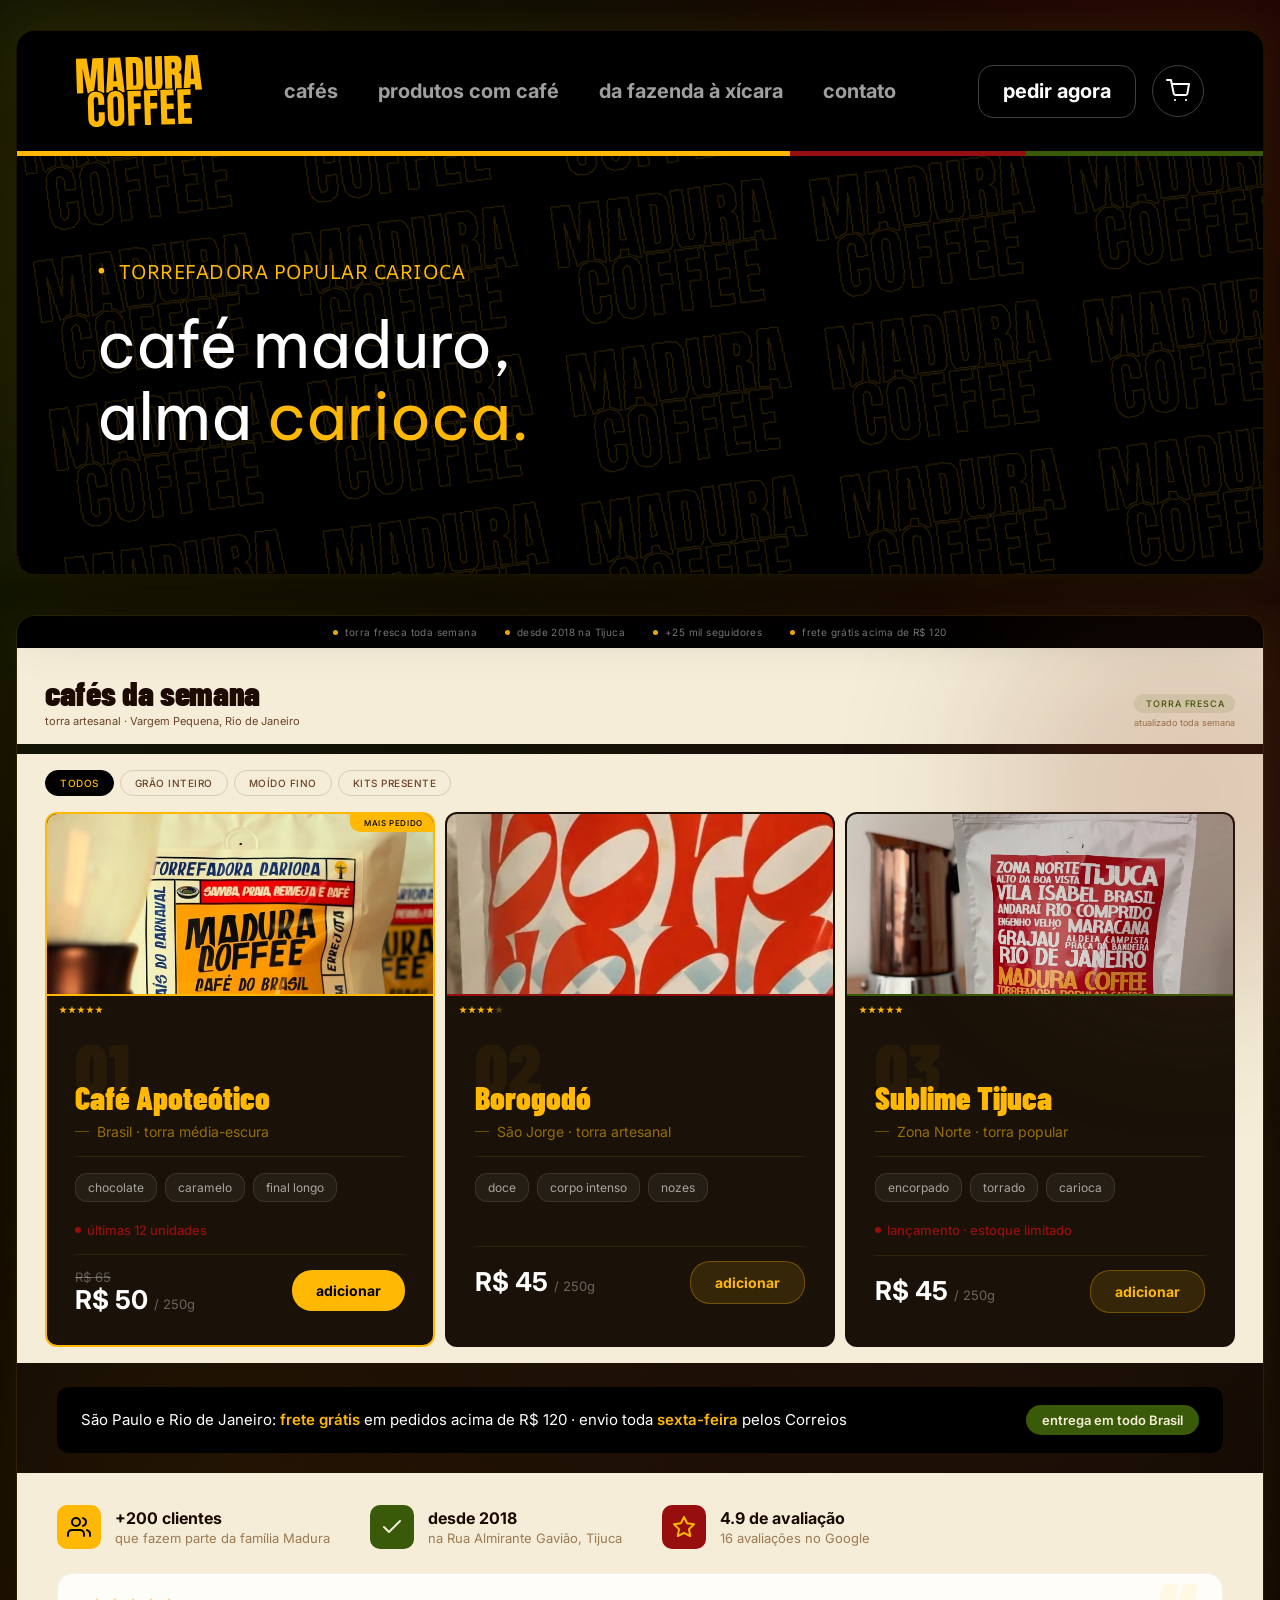
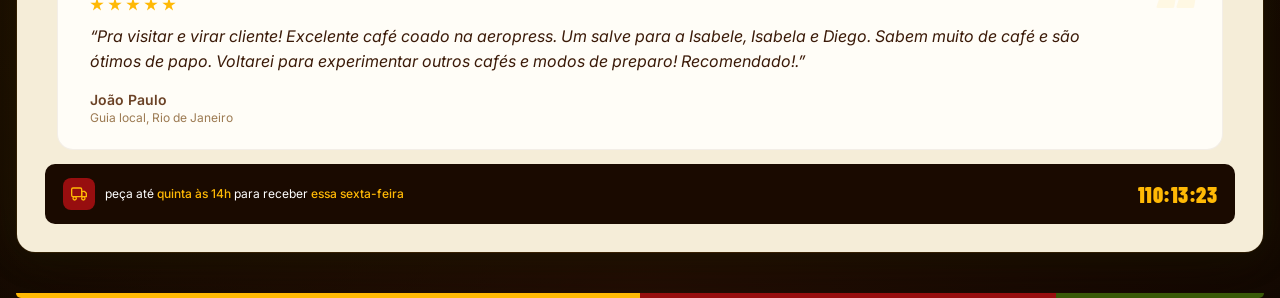
==== commit 0598c019: "Aprimoramentos + pg café" ====
--- a/index.html
+++ b/index.html
@@ -15,7 +15,7 @@
     rel="stylesheet">
 
   <!-- Stylesheet -->
-  <link rel="stylesheet" href="style_fixed.css">
+  <link rel="stylesheet" href="style.css">
 </head>
 
 <body>
@@ -25,15 +25,16 @@
       <header class="header">
         <!-- Logo -->
         <div class="logo">
-          <span class="logo-madura">MADURA</span>
-          <span class="logo-coffee">COFFEE</span>
+          <a href="#" aria-label="Madura Coffee - página inicial">
+            <img src="assets/logo.svg" alt="Madura Coffee" class="logo-img">
+          </a>
         </div>
 
         <!-- Navigation -->
         <nav class="nav-links">
           <a href="#">cafés</a>
           <a href="#">produtos com café</a>
-          <a href="#">nossa história</a>
+          <a href="caminhoCafe.html">da fazenda à xícara</a>
           <a href="#">contato</a>
         </nav>
 
@@ -53,6 +54,11 @@
                 stroke="white" stroke-width="2" stroke-linecap="round" stroke-linejoin="round" />
             </svg>
           </button>
+          <button class="menu-toggle" aria-label="Abrir menu" onclick="toggleMenu()">
+            <svg width="24" height="24" viewBox="0 0 24 24" fill="none" xmlns="http://www.w3.org/2000/svg">
+              <path d="M4 6H20M4 12H20M4 18H20" stroke="white" stroke-width="2" stroke-linecap="round" stroke-linejoin="round"/>
+            </svg>
+          </button>
         </div>
       </header>
 
@@ -66,27 +72,12 @@
       <!-- Hero Main Content Area -->
       <div class="hero-content">
 
-        <!-- Large Outline Background Text -->
-        <div class="bg-text-container" aria-hidden="true">
-          <div class="bg-text-row text-row-1">
-            <span class="bg-madura">MADURA</span> <span class="bg-coffee">COFFEE</span> <span
-              class="bg-madura">MADURA</span> <span class="bg-coffee">COFFEE</span> <span
-              class="bg-madura">MADURA</span>
-          </div>
-          <div class="bg-text-row text-row-2">
-            <span class="bg-madura">MADURA</span> <span class="bg-coffee">COFFEE</span> <span
-              class="bg-madura">MADURA</span> <span class="bg-coffee">COFFEE</span> <span
-              class="bg-madura">MADURA</span>
-          </div>
-          <div class="bg-text-row text-row-3">
-            <span class="bg-madura">MADURA</span> <span class="bg-coffee">COFFEE</span> <span
-              class="bg-madura">MADURA</span> <span class="bg-coffee">COFFEE</span> <span
-              class="bg-madura">MADURA</span>
-          </div>
-        </div>
+        <!-- Logo outline background pattern -->
+        <div class="bg-logo-pattern" aria-hidden="true"></div>
 
         <!-- Foreground Text Content -->
         <div class="hero-text">
+
           <p class="subtitle">
             <span class="dot">•</span> TORREFADORA POPULAR CARIOCA
           </p>
@@ -96,18 +87,13 @@
           </h1>
         </div>
 
-      </div>
-
     </main>
   </div>
 
-  <!-- ==============================
-         SEÇÃO DE PRODUTOS
-         ============================== -->
+
   <div class="sp-page-wrap">
     <section class="sp-wrap" aria-label="Cafés da Semana — Madura Coffee">
 
-      <!-- TRUST BAR -->
       <div class="sp-trust" role="complementary">
         <div class="sp-trust-item">
           <div class="sp-tdot"></div>torra fresca toda semana
@@ -123,7 +109,6 @@
         </div>
       </div>
 
-      <!-- CABEÇALHO DA SEÇÃO -->
       <div class="sp-head">
         <div class="sp-head-top">
           <div>
@@ -137,7 +122,6 @@
         </div>
       </div>
 
-      <!-- FILTROS -->
       <div class="sp-filters" role="navigation" aria-label="Filtrar cafés por tipo">
         <button class="sp-fbtn sp-fbtn--on" aria-pressed="true">todos</button>
         <button class="sp-fbtn" aria-pressed="false">grão inteiro</button>
@@ -145,7 +129,6 @@
         <button class="sp-fbtn" aria-pressed="false">kits presente</button>
       </div>
 
-      <!-- GRADE DE PRODUTOS -->
       <div class="sp-grid-wrap">
         <div class="sp-grid" role="list" aria-label="Produtos Madura Coffee">
 
@@ -390,6 +373,21 @@
     });
   </script>
 
+  <!-- Rodapé colorido — faixa de marca -->
+  <footer style="width:100%;max-width:1440px;padding:0 16px 0;">
+    <div style="display:flex;height:5px;border-radius:0 0 8px 8px;overflow:hidden;">
+      <div style="flex:3;background:#FFB905;"></div>
+      <div style="flex:2;background:#970E0F;"></div>
+      <div style="flex:1;background:#395A08;"></div>
+    </div>
+  </footer>
+
+  <script>
+    function toggleMenu() {
+      const navLinks = document.querySelector('.nav-links');
+      navLinks.classList.toggle('open');
+    }
+  </script>
 </body>
 
 </html>
--- a/style.css
+++ b/style.css
@@ -0,0 +1,1280 @@
+/* Global Styles & Variables */
+:root {
+  --yellow: #FFB905;
+  --red: #970E0F;
+  --green: #395A08;
+  --dark-brown: #3B1A08;
+  --medium-brown: #6B4226;
+  --cream: #F5EDD8;
+  --gray: #9F9F9F;
+  --border: #41403D;
+  --bg-body: #0a0602;
+  --bg-card: #000000;
+  --text-white: #FFFFFF;
+}
+
+* {
+  margin: 0;
+  padding: 0;
+  box-sizing: border-box;
+}
+
+body {
+  background-color: var(--bg-body);
+  background-image:
+    radial-gradient(ellipse 70% 50% at 4% 18%, rgba(57, 90, 8, 0.30) 0%, transparent 100%),
+    radial-gradient(ellipse 55% 40% at 96% 8%, rgba(151, 14, 15, 0.22) 0%, transparent 100%),
+    radial-gradient(ellipse 80% 55% at 50% 100%, rgba(59, 26, 8, 0.55) 0%, transparent 100%),
+    radial-gradient(ellipse 50% 38% at 78% 52%, rgba(107, 66, 38, 0.24) 0%, transparent 100%),
+    radial-gradient(ellipse 40% 30% at 18% 78%, rgba(255, 185, 5, 0.07) 0%, transparent 100%);
+  font-family: 'Inter', sans-serif;
+  color: var(--text-white);
+  min-height: 100vh;
+  display: flex;
+  flex-direction: column;
+  align-items: center;
+  justify-content: flex-start;
+  padding-top: 30px;
+  position: relative;
+  overflow-x: hidden;
+}
+
+/* Large decorative organic blobs in the page background */
+body::before,
+body::after {
+  content: '';
+  position: fixed;
+  border-radius: 50%;
+  pointer-events: none;
+  z-index: 0;
+  filter: blur(80px);
+  opacity: 0.18;
+}
+
+body::before {
+  width: 520px;
+  height: 520px;
+  top: -120px;
+  left: -160px;
+  background: radial-gradient(circle, var(--green) 0%, var(--dark-brown) 70%);
+  animation: blobDrift1 18s ease-in-out infinite alternate;
+}
+
+body::after {
+  width: 420px;
+  height: 420px;
+  bottom: -100px;
+  right: -120px;
+  background: radial-gradient(circle, var(--red) 0%, var(--medium-brown) 60%);
+  animation: blobDrift2 22s ease-in-out infinite alternate;
+}
+
+@keyframes blobDrift1 {
+  from {
+    transform: translate(0, 0) scale(1);
+  }
+
+  to {
+    transform: translate(60px, 40px) scale(1.15);
+  }
+}
+
+@keyframes blobDrift2 {
+  from {
+    transform: translate(0, 0) scale(1);
+  }
+
+  to {
+    transform: translate(-50px, -30px) scale(1.1);
+  }
+}
+
+.page-container {
+  width: 100%;
+  max-width: 1440px;
+  display: flex;
+  justify-content: center;
+  position: relative;
+  z-index: 1;
+  padding: 0 16px 40px;
+}
+
+.hero-card {
+  width: 100%;
+  max-width: 1415px;
+  min-height: 545px;
+  background-color: var(--bg-card);
+  border-radius: 19px;
+  position: relative;
+  overflow: hidden;
+  display: flex;
+  flex-direction: column;
+  border: 1px solid rgba(255, 185, 5, 0.1);
+  box-shadow:
+    0 0 40px 0px rgba(57, 90, 8, 0.25),
+    0 0 80px 0px rgba(151, 14, 15, 0.12),
+    0 30px 70px -10px rgba(0, 0, 0, 0.7),
+    inset 0 1px 0 rgba(255, 185, 5, 0.07);
+
+  animation: cardEntrance 0.8s cubic-bezier(0.16, 1, 0.3, 1);
+}
+
+@keyframes cardEntrance {
+  0% {
+    opacity: 0;
+    transform: scale(0.98) translateY(10px);
+  }
+
+  100% {
+    opacity: 1;
+    transform: scale(1) translateY(0);
+  }
+}
+
+/* ===== Header ===== */
+.header {
+  height: 120px;
+  display: flex;
+  justify-content: space-between;
+  align-items: center;
+  padding: 0 59px;
+  /* Aligned with design left: 59px */
+  position: relative;
+  z-index: 10;
+  background-color: var(--bg-card);
+}
+
+/* Logo Section */
+.logo {
+  display: flex;
+  align-items: center;
+  flex-shrink: 0;
+  transform-origin: left center;
+  transition: transform 0.3s ease;
+}
+
+.logo:hover {
+  transform: scale(1.05);
+}
+
+.logo a {
+  display: flex;
+  align-items: center;
+  line-height: 0;
+}
+
+.logo-img {
+  height: 72px;
+  /* equivalente às duas linhas de texto anteriores */
+  width: auto;
+  /* proporcional — nunca distorce */
+  display: block;
+  object-fit: contain;
+}
+
+/* Navigation Links */
+.nav-links {
+  display: flex;
+  gap: 40px;
+}
+
+.nav-links a {
+  text-decoration: none;
+  font-family: 'Inter', sans-serif;
+  font-weight: 700;
+  font-size: 20px;
+  color: var(--gray);
+  transition: all 0.3s ease;
+  position: relative;
+}
+
+.nav-links a::after {
+  content: '';
+  position: absolute;
+  bottom: -4px;
+  left: 0;
+  width: 0;
+  height: 2px;
+  background-color: var(--yellow);
+  transition: width 0.3s ease;
+}
+
+.nav-links a:hover {
+  color: var(--text-white);
+}
+
+.nav-links a:hover::after {
+  width: 100%;
+}
+
+/* Header Actions */
+.header-actions {
+  display: flex;
+  align-items: center;
+  gap: 16px;
+}
+
+.menu-toggle {
+  display: none;
+  background: transparent;
+  border: none;
+  cursor: pointer;
+  padding: 8px;
+  align-items: center;
+  justify-content: center;
+  transition: transform 0.2s ease;
+}
+
+.menu-toggle:active {
+  transform: scale(0.9);
+}
+
+.btn-pedir-agora {
+  background: transparent;
+  border: 1px solid var(--border);
+  border-radius: 15px;
+  color: var(--text-white);
+  font-family: 'Inter', sans-serif;
+  font-weight: 700;
+  font-size: 20px;
+  padding: 0 24px;
+  height: 53px;
+  cursor: pointer;
+  transition: all 0.3s ease;
+  position: relative;
+  overflow: hidden;
+}
+
+.btn-pedir-agora::before {
+  content: '';
+  position: absolute;
+  top: 0;
+  left: -100%;
+  width: 100%;
+  height: 100%;
+  background: rgba(255, 255, 255, 0.1);
+  transition: transform 0.4s ease;
+}
+
+.btn-pedir-agora:hover::before {
+  transform: translateX(100%);
+}
+
+.btn-pedir-agora:hover {
+  border-color: var(--yellow);
+  color: var(--yellow);
+  box-shadow: 0 0 15px rgba(255, 185, 5, 0.2);
+}
+
+.btn-cart {
+  width: 52px;
+  height: 52px;
+  background: transparent;
+  border: 1px solid var(--border);
+  border-radius: 50%;
+  display: flex;
+  justify-content: center;
+  align-items: center;
+  cursor: pointer;
+  transition: all 0.3s ease;
+}
+
+.btn-cart svg {
+  transition: fill 0.3s ease, stroke 0.3s ease;
+}
+
+.btn-cart:hover {
+  border-color: var(--yellow);
+  box-shadow: 0 0 15px rgba(255, 185, 5, 0.2);
+}
+
+.btn-cart:hover svg path {
+  fill: var(--yellow);
+  stroke: var(--yellow);
+}
+
+/* ===== Decorative Line ===== */
+.decorative-line {
+  display: flex;
+  height: 5px;
+  width: 100%;
+  z-index: 5;
+  position: relative;
+}
+
+.line-yellow {
+  height: 100%;
+  width: 62%;
+  background-color: var(--yellow);
+}
+
+.line-red {
+  height: 100%;
+  width: 19%;
+  background-color: var(--red);
+}
+
+.line-green {
+  height: 100%;
+  width: 19%;
+  background-color: var(--green);
+}
+
+/* ===== Hero Content ===== */
+.hero-content {
+  position: relative;
+  flex: 1;
+  overflow: hidden;
+  display: flex;
+  align-items: center;
+}
+
+
+/* Logo outline background pattern */
+.bg-logo-pattern {
+  position: absolute;
+  top: -20%;
+  left: -20%;
+  width: 140%;
+  height: 140%;
+  z-index: 0;
+  pointer-events: none;
+  opacity: 0.15;
+  background-image: url('assets/logo-outline.svg?v=4');
+  background-repeat: repeat;
+  background-size: 260px auto;
+  background-position: 0 -40px;
+  transform: rotate(-6deg);
+  transform-origin: center center;
+}
+
+/* Foreground Text Content */
+.hero-text {
+  position: relative;
+  z-index: 2;
+  padding-left: 80px;
+  /* Matched from design left: 80px */
+  margin-top: -20px;
+  animation: fadeUp 1s ease-out forwards;
+}
+
+@keyframes fadeUp {
+  0% {
+    transform: translateY(30px);
+    opacity: 0;
+  }
+
+  100% {
+    transform: translateY(0);
+    opacity: 1;
+  }
+}
+
+.subtitle {
+  font-family: 'AR One Sans', sans-serif;
+  font-size: 20px;
+  line-height: 27px;
+  color: var(--yellow);
+  margin-bottom: 24px;
+  display: flex;
+  align-items: center;
+  gap: 12px;
+  letter-spacing: 0.5px;
+}
+
+.subtitle .dot {
+  font-size: 28px;
+  line-height: 0;
+  margin-top: -2px;
+  display: inline-block;
+  animation: pulseDot 2s infinite ease-in-out;
+}
+
+@keyframes pulseDot {
+  0% {
+    transform: scale(1);
+    opacity: 1;
+    text-shadow: 0 0 0 rgba(255, 185, 5, 0);
+  }
+
+  50% {
+    transform: scale(1.4);
+    opacity: 0.8;
+    text-shadow: 0 0 10px rgba(255, 185, 5, 0.8);
+  }
+
+  100% {
+    transform: scale(1);
+    opacity: 1;
+    text-shadow: 0 0 0 rgba(255, 185, 5, 0);
+  }
+}
+
+.title {
+  font-family: 'Be Vietnam Pro', sans-serif;
+  font-size: 64px;
+  line-height: 1.12;
+  /* 112% as per design */
+  color: var(--text-white);
+  font-weight: 400;
+}
+
+.title .highlight {
+  color: var(--yellow);
+}
+
+/* Responsive fixes */
+@media (max-width: 1200px) {
+  .nav-links {
+    gap: 20px;
+  }
+
+  .header {
+    padding: 0 30px;
+  }
+
+  .title {
+    font-size: 48px;
+  }
+}
+
+@media (max-width: 992px) {
+  .header {
+    height: auto;
+    padding: 24px 30px;
+    flex-wrap: nowrap;
+    justify-content: space-between;
+    position: relative;
+  }
+
+  .menu-toggle {
+    display: flex;
+  }
+
+  .nav-links {
+    position: absolute;
+    top: 100%;
+    left: 0;
+    right: 0;
+    background: #1A0A00;
+    flex-direction: column;
+    padding: 0;
+    max-height: 0;
+    overflow: hidden;
+    transition: max-height 0.4s ease, padding 0.4s ease;
+    border-bottom: 1px solid rgba(255, 185, 5, 0.2);
+    z-index: 10;
+    gap: 20px;
+  }
+
+  .nav-links.open {
+    max-height: 400px;
+    padding: 24px 0;
+    border-bottom: 2px solid var(--gold);
+    box-shadow: 0 10px 20px rgba(0, 0, 0, 0.5);
+  }
+
+  .hero-card {
+    border-radius: 0;
+  }
+
+  body {
+    padding-top: 0;
+  }
+
+  .hero-text {
+    padding-left: 50px;
+    padding-right: 50px;
+    padding-bottom: 50px;
+  }
+
+  .bg-text-container {
+    top: -20px;
+  }
+
+  .bg-madura,
+  .bg-coffee {
+    font-size: 80px;
+    line-height: 120px;
+  }
+}
+
+@media (max-width: 768px) {
+  .logo {
+    height: 56px;
+  }
+
+  .nav-links {
+    gap: 15px;
+  }
+
+  .nav-links a {
+    font-size: 16px;
+  }
+
+  .header-actions {
+    gap: 8px;
+  }
+
+  .btn-pedir-agora {
+    font-size: 14px;
+    height: 40px;
+    padding: 0 14px;
+  }
+
+  .btn-cart {
+    width: 40px;
+    height: 40px;
+  }
+
+  .btn-cart svg {
+    width: 20px;
+    height: 20px;
+  }
+
+  .title {
+    font-size: 38px;
+  }
+
+  .subtitle {
+    font-size: 14px;
+    margin-bottom: 16px;
+  }
+
+  .bg-madura,
+  .bg-coffee {
+    font-size: 60px;
+    line-height: 90px;
+  }
+
+  .header {
+    padding: 16px 20px;
+    gap: 16px;
+  }
+
+  .hero-text {
+    padding-left: 30px;
+    padding-right: 30px;
+    padding-bottom: 40px;
+  }
+}
+
+@media (max-width: 480px) {
+  .logo {
+    height: 44px;
+    margin-bottom: 0;
+  }
+
+  .nav-links {
+    flex-direction: column;
+    align-items: center;
+    gap: 12px;
+  }
+
+  .header {
+    padding: 12px 16px;
+  }
+
+  .bg-text-container {
+    left: -50px;
+  }
+
+  .bg-madura,
+  .bg-coffee {
+    font-size: 50px;
+    line-height: 75px;
+  }
+
+  .title {
+    font-size: 32px;
+    line-height: 1.2;
+  }
+
+  .subtitle {
+    font-size: 14px;
+    justify-content: center;
+  }
+
+  .hero-text {
+    text-align: center;
+    padding-left: 20px;
+    padding-right: 20px;
+    margin-top: 10px;
+    padding-bottom: 30px;
+  }
+}
+
+/* ============================================================
+   SEÇÃO DE PRODUTOS  (prefixo sp-)
+   ============================================================ */
+
+/* Page-level wrapper — mirrors .page-container */
+.sp-page-wrap {
+  width: 100%;
+  max-width: 1440px;
+  padding: 0 16px 40px;
+}
+
+.sp-wrap {
+  width: 100%;
+  max-width: 1415px;
+  margin: 0 auto;
+  border-radius: 19px;
+  overflow: hidden;
+  border: 1px solid rgba(255, 185, 5, 0.1);
+  box-shadow:
+    0 0 40px rgba(57, 90, 8, 0.2),
+    0 0 80px rgba(151, 14, 15, 0.1),
+    0 20px 60px -10px rgba(0, 0, 0, 0.6);
+}
+
+/* Trust bar */
+.sp-trust {
+  background: #000;
+  padding: 10px 28px;
+  display: flex;
+  align-items: center;
+  justify-content: center;
+  gap: 28px;
+  flex-wrap: wrap;
+}
+
+.sp-trust-item {
+  display: flex;
+  align-items: center;
+  gap: 7px;
+  font-size: 10px;
+  color: rgba(255, 255, 255, 0.5);
+  letter-spacing: 0.04em;
+  font-family: 'Inter', sans-serif;
+}
+
+.sp-tdot {
+  width: 5px;
+  height: 5px;
+  border-radius: 50%;
+  background: var(--yellow);
+  flex-shrink: 0;
+}
+
+/* Section header */
+.sp-head {
+  background: #F5EDD8;
+  padding: 28px 28px 10px;
+  margin-bottom: 10px;
+}
+
+.sp-head-top {
+  display: flex;
+  align-items: flex-end;
+  justify-content: space-between;
+  margin-bottom: 6px;
+}
+
+.sp-title {
+  font-family: 'Barlow Condensed', sans-serif;
+  font-size: 34px;
+  font-weight: 900;
+  color: #1A0A00;
+  letter-spacing: -0.01em;
+  line-height: 1;
+}
+
+.sp-sub {
+  font-size: 11px;
+  color: #6B4226;
+  margin-top: 4px;
+  font-family: 'Inter', sans-serif;
+}
+
+.sp-meta {
+  text-align: right;
+}
+
+.sp-torra-badge {
+  font-size: 9px;
+  font-weight: 500;
+  letter-spacing: 0.1em;
+  text-transform: uppercase;
+  color: #395A08;
+  background: rgba(57, 90, 8, 0.1);
+  padding: 4px 10px;
+  border-radius: 20px;
+  font-family: 'Inter', sans-serif;
+}
+
+.sp-updated {
+  font-size: 9px;
+  color: #9C7A52;
+  margin-top: 4px;
+  font-family: 'Inter', sans-serif;
+}
+
+/* Filters */
+.sp-filters {
+  display: flex;
+  gap: 6px;
+  padding: 16px 28px 0;
+  flex-wrap: wrap;
+  background: #F5EDD8;
+}
+
+.sp-fbtn {
+  font-size: 10px;
+  font-weight: 500;
+  letter-spacing: 0.05em;
+  text-transform: uppercase;
+  padding: 6px 14px;
+  border-radius: 20px;
+  border: 1px solid rgba(107, 66, 38, 0.2);
+  background: transparent;
+  color: #6B4226;
+  cursor: pointer;
+  font-family: 'Inter', sans-serif;
+  transition: all 0.15s;
+}
+
+.sp-fbtn--on,
+.sp-fbtn:hover {
+  background: #000;
+  border-color: #000;
+  color: var(--yellow);
+}
+
+/* Product grid */
+.sp-grid-wrap {
+  background: #F5EDD8;
+  padding: 16px 28px;
+}
+
+.sp-grid {
+  display: grid;
+  grid-template-columns: repeat(3, minmax(0, 1fr));
+  gap: 10px;
+}
+
+/* Product card */
+.sp-card {
+  background: #1A1208;
+  border-radius: 12px;
+  overflow: hidden;
+  cursor: pointer;
+  border: 2px solid transparent;
+  transition: border-color 0.2s, transform 0.18s;
+  position: relative;
+  display: flex;
+  flex-direction: column;
+}
+
+.sp-card:hover {
+  transform: translateY(-4px);
+  border-color: rgba(255, 185, 5, 0.2);
+}
+
+.sp-card--destaque {
+  border-color: var(--yellow);
+}
+
+/* Ribbon */
+.sp-ribbon {
+  position: absolute;
+  top: 0;
+  right: 0;
+  background: var(--yellow);
+  color: #000;
+  font-size: 8px;
+  font-weight: 500;
+  letter-spacing: 0.08em;
+  text-transform: uppercase;
+  padding: 4px 10px 4px 14px;
+  border-radius: 0 0 0 10px;
+  font-family: 'Inter', sans-serif;
+}
+
+/* Color chalk line */
+/* Product image */
+.sp-card-img {
+  width: 100%;
+  height: 180px;
+  overflow: hidden;
+  background: #0d0702;
+}
+
+.sp-card-img img {
+  width: 100%;
+  height: 100%;
+  object-fit: cover;
+  object-position: center 35%;
+  display: block;
+  transition: transform 0.4s ease;
+}
+
+.sp-card:hover .sp-card-img img {
+  transform: scale(1.05);
+}
+
+/* Color chalk line */
+.sp-chalk {
+  height: 2px;
+  width: 100%;
+}
+
+
+/* Stars & review */
+.sp-social {
+  display: flex;
+  align-items: center;
+  gap: 5px;
+  padding: 10px 12px 0;
+}
+
+.sp-stars {
+  display: flex;
+  gap: 1px;
+}
+
+.sp-star {
+  width: 8px;
+  height: 8px;
+  background: var(--yellow);
+  clip-path: polygon(50% 0%, 61% 35%, 98% 35%, 68% 57%, 79% 91%, 50% 70%, 21% 91%, 32% 57%, 2% 35%, 39% 35%);
+}
+
+.sp-star--half {
+  background: rgba(255, 185, 5, 0.3);
+}
+
+.sp-review-count {
+  font-size: 9px;
+  color: rgba(255, 185, 5, 0.5);
+  font-family: 'Inter', sans-serif;
+}
+
+/* Card body */
+.sp-card-body {
+  padding: 24px 28px 32px;
+  display: flex;
+  flex-direction: column;
+  flex: 1;
+}
+
+.sp-card-num {
+  font-family: 'Barlow Condensed', sans-serif;
+  font-size: 72px;
+  font-weight: 900;
+  color: rgba(255, 185, 5, 0.06);
+  line-height: 0.8;
+  margin-bottom: -16px;
+}
+
+.sp-card-name {
+  font-family: 'Barlow Condensed', sans-serif;
+  font-size: 32px;
+  font-weight: 900;
+  color: var(--yellow);
+  line-height: 1.1;
+  margin-bottom: 8px;
+}
+
+.sp-origin {
+  font-size: 14px;
+  color: rgba(255, 185, 5, 0.55);
+  margin-bottom: 16px;
+  display: flex;
+  align-items: center;
+  gap: 8px;
+  font-family: 'Inter', sans-serif;
+}
+
+.sp-origin::before {
+  content: '';
+  width: 14px;
+  height: 1px;
+  background: var(--yellow);
+  opacity: 0.35;
+  display: inline-block;
+}
+
+.sp-divider {
+  height: 1px;
+  background: rgba(255, 185, 5, 0.1);
+  margin-bottom: 16px;
+}
+
+.sp-tags {
+  display: flex;
+  flex-wrap: wrap;
+  gap: 8px;
+  margin-bottom: 20px;
+}
+
+.sp-tag {
+  font-size: 12px;
+  color: rgba(255, 255, 255, 0.6);
+  background: rgba(255, 255, 255, 0.05);
+  border: 1px solid rgba(255, 255, 255, 0.1);
+  padding: 6px 12px;
+  border-radius: 12px;
+  font-family: 'Inter', sans-serif;
+}
+
+/* Scarcity indicator */
+.sp-scarcity {
+  font-size: 13px;
+  color: var(--red);
+  margin-bottom: 16px;
+  display: flex;
+  align-items: center;
+  gap: 6px;
+  font-family: 'Inter', sans-serif;
+  font-weight: 500;
+}
+
+.sp-scarcity-dot {
+  width: 6px;
+  height: 6px;
+  border-radius: 50%;
+  background: var(--red);
+  flex-shrink: 0;
+  animation: spPulse 1.5s infinite;
+}
+
+@keyframes spPulse {
+
+  0%,
+  100% {
+    opacity: 1;
+  }
+
+  50% {
+    opacity: 0.4;
+  }
+}
+
+/* Price & CTA */
+.sp-foot {
+  display: flex;
+  align-items: center;
+  justify-content: space-between;
+  margin-top: auto;
+  padding-top: 14px;
+  border-top: 1px solid rgba(255, 185, 5, 0.1);
+}
+
+.sp-price-old {
+  font-size: 13px;
+  color: rgba(255, 255, 255, 0.3);
+  text-decoration: line-through;
+  margin-bottom: 2px;
+  font-family: 'Inter', sans-serif;
+}
+
+.sp-price {
+  font-size: 26px;
+  font-weight: 700;
+  color: #fff;
+  font-family: 'Inter', sans-serif;
+  line-height: 1;
+}
+
+.sp-price-gram {
+  font-size: 13px;
+  font-weight: 400;
+  color: rgba(255, 255, 255, 0.35);
+}
+
+.sp-btn {
+  background: var(--yellow);
+  color: #000;
+  font-size: 14px;
+  font-weight: 700;
+  padding: 12px 24px;
+  border-radius: 20px;
+  border: none;
+  cursor: pointer;
+  font-family: 'Inter', sans-serif;
+  transition: all 0.2s;
+}
+
+.sp-btn:hover {
+  background: #e0a500;
+  transform: translateY(-2px);
+}
+
+.sp-btn--outline {
+  background: rgba(255, 185, 5, 0.12);
+  color: var(--yellow);
+  border: 1px solid rgba(255, 185, 5, 0.3);
+}
+
+.sp-btn--outline:hover {
+  background: var(--yellow);
+  color: #000;
+}
+
+/* Freight banner */
+.sp-frete {
+  background: #000;
+  margin: 24px 40px 0;
+  border-radius: 12px;
+  padding: 18px 24px;
+  display: flex;
+  align-items: center;
+  justify-content: space-between;
+  gap: 16px;
+  flex-wrap: wrap;
+}
+
+.sp-frete-txt {
+  font-size: 15px;
+  color: #fff;
+  font-family: 'Inter', sans-serif;
+}
+
+.sp-frete-txt em {
+  color: var(--yellow);
+  font-style: normal;
+  font-weight: 600;
+}
+
+.sp-frete-badge {
+  font-size: 13px;
+  font-weight: 600;
+  background: #395A08;
+  color: #F5EDD8;
+  padding: 7px 16px;
+  border-radius: 20px;
+  white-space: nowrap;
+  font-family: 'Inter', sans-serif;
+}
+
+/* Social proof strip */
+.sp-social-strip {
+  background: #F5EDD8;
+  padding: 32px 40px 0;
+  display: flex;
+  gap: 40px;
+  flex-wrap: wrap;
+  justify-content: flex-start;
+}
+
+.sp-ss-item {
+  display: flex;
+  align-items: center;
+  gap: 14px;
+}
+
+.sp-ss-icon {
+  width: 44px;
+  height: 44px;
+  border-radius: 10px;
+  display: flex;
+  align-items: center;
+  justify-content: center;
+  flex-shrink: 0;
+}
+
+.sp-ss-icon svg {
+  width: 24px;
+  height: 24px;
+}
+
+.sp-ss-top {
+  font-size: 16px;
+  font-weight: 700;
+  color: #1A0A00;
+  font-family: 'Inter', sans-serif;
+}
+
+.sp-ss-sub {
+  font-size: 13px;
+  color: #9C7A52;
+  margin-top: 2px;
+  font-family: 'Inter', sans-serif;
+}
+
+/* Testimonial */
+.sp-depo-wrap {
+  background: #F5EDD8;
+  padding: 24px 40px 0;
+}
+
+.sp-depo {
+  background: #FFFDF7;
+  border-radius: 16px;
+  padding: 24px 32px;
+  border: 1px solid rgba(107, 66, 38, 0.08);
+  position: relative;
+}
+
+.sp-depo-quote {
+  position: absolute;
+  top: -10px;
+  right: 24px;
+  font-family: 'Barlow Condensed', sans-serif;
+  font-size: 100px;
+  font-weight: 900;
+  color: rgba(255, 185, 5, 0.08);
+  line-height: 1;
+}
+
+.sp-depo-stars {
+  display: flex;
+  gap: 4px;
+  margin-bottom: 12px;
+}
+
+.sp-ds {
+  width: 14px;
+  height: 14px;
+  background: var(--yellow);
+  clip-path: polygon(50% 0%, 61% 35%, 98% 35%, 68% 57%, 79% 91%, 50% 70%, 21% 91%, 32% 57%, 2% 35%, 39% 35%);
+}
+
+.sp-depo-text {
+  font-size: 16px;
+  color: #3B1A08;
+  line-height: 1.6;
+  margin-bottom: 16px;
+  font-style: italic;
+  font-family: 'Inter', sans-serif;
+  position: relative;
+  z-index: 1;
+  max-width: 90%;
+}
+
+.sp-depo-author {
+  font-size: 14px;
+  font-weight: 600;
+  color: #6B4226;
+  font-family: 'Inter', sans-serif;
+}
+
+.sp-depo-loc {
+  font-size: 12px;
+  color: #9C7A52;
+  margin-top: 2px;
+  font-family: 'Inter', sans-serif;
+}
+
+/* Urgency */
+.sp-urgencia {
+  background: #F5EDD8;
+  padding: 14px 28px 28px;
+}
+
+.sp-urg-box {
+  background: #1A0A00;
+  border-radius: 10px;
+  padding: 14px 18px;
+  display: flex;
+  align-items: center;
+  justify-content: space-between;
+  gap: 10px;
+  flex-wrap: wrap;
+}
+
+.sp-urg-left {
+  display: flex;
+  align-items: center;
+  gap: 10px;
+}
+
+.sp-urg-icon {
+  width: 32px;
+  height: 32px;
+  border-radius: 8px;
+  background: var(--red);
+  display: flex;
+  align-items: center;
+  justify-content: center;
+  flex-shrink: 0;
+}
+
+.sp-urg-text {
+  font-size: 12px;
+  color: #fff;
+  line-height: 1.5;
+  font-family: 'Inter', sans-serif;
+}
+
+.sp-urg-text em {
+  color: var(--yellow);
+  font-style: normal;
+  font-weight: 500;
+}
+
+.sp-timer {
+  font-family: 'Barlow Condensed', sans-serif;
+  font-size: 22px;
+  font-weight: 900;
+  color: var(--yellow);
+  letter-spacing: 0.02em;
+}
+
+/* Responsive: products section */
+@media (max-width: 768px) {
+  .sp-grid {
+    grid-template-columns: 1fr;
+  }
+
+  .sp-head,
+  .sp-filters,
+  .sp-grid-wrap,
+  .sp-social-strip,
+  .sp-depo-wrap,
+  .sp-urgencia {
+    padding-left: 20px;
+    padding-right: 20px;
+  }
+
+  .sp-frete {
+    margin-left: 20px;
+    margin-right: 20px;
+  }
+
+  .sp-trust {
+    gap: 14px;
+    padding: 10px 16px;
+  }
+
+  .sp-head-top {
+    flex-direction: column;
+    align-items: flex-start;
+    gap: 8px;
+  }
+
+  .sp-card-num {
+    font-size: 56px;
+    margin-bottom: -12px;
+  }
+
+  .sp-card-name {
+    font-size: 26px;
+  }
+
+  .sp-price {
+    font-size: 22px;
+  }
+
+  .sp-ss-icon {
+    width: 36px;
+    height: 36px;
+  }
+
+  .sp-depo-quote {
+    font-size: 64px;
+    top: 5px;
+    right: 16px;
+  }
+
+  .sp-card-body {
+    padding: 20px 24px 26px;
+  }
+}
+
+@media (max-width: 540px) {
+  .sp-grid {
+    grid-template-columns: 1fr;
+  }
+}
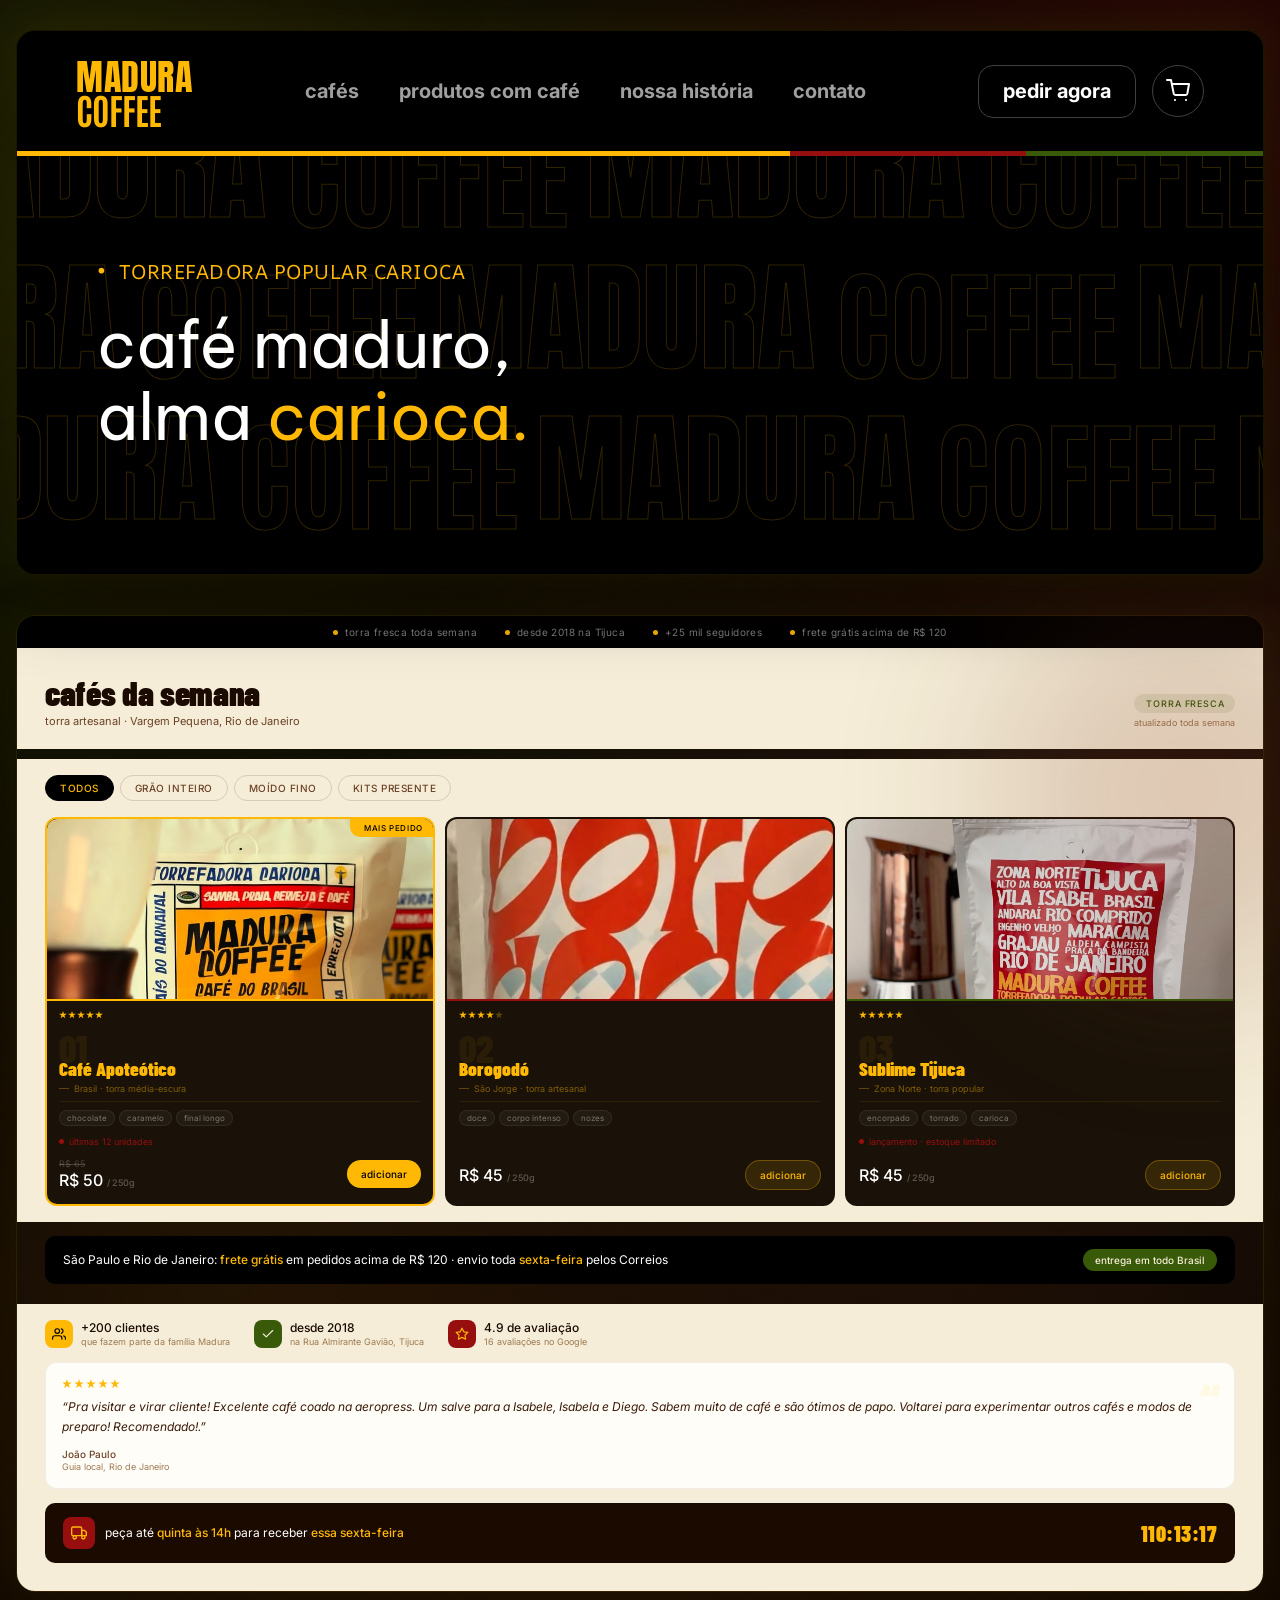
==== commit 89ce1c4f: "Merge branch 'main' of https://github.com/JoaoAntonioT/madura.coffee" ====
--- a/index.html
+++ b/index.html
@@ -15,7 +15,7 @@
     rel="stylesheet">
 
   <!-- Stylesheet -->
-  <link rel="stylesheet" href="style.css">
+  <link rel="stylesheet" href="style_fixed.css">
 </head>
 
 <body>
@@ -25,16 +25,15 @@
       <header class="header">
         <!-- Logo -->
         <div class="logo">
-          <a href="#" aria-label="Madura Coffee - página inicial">
-            <img src="assets/logo.svg" alt="Madura Coffee" class="logo-img">
-          </a>
+          <span class="logo-madura">MADURA</span>
+          <span class="logo-coffee">COFFEE</span>
         </div>
 
         <!-- Navigation -->
         <nav class="nav-links">
           <a href="#">cafés</a>
           <a href="#">produtos com café</a>
-          <a href="caminhoCafe.html">da fazenda à xícara</a>
+          <a href="#">nossa história</a>
           <a href="#">contato</a>
         </nav>
 
@@ -54,11 +53,6 @@
                 stroke="white" stroke-width="2" stroke-linecap="round" stroke-linejoin="round" />
             </svg>
           </button>
-          <button class="menu-toggle" aria-label="Abrir menu" onclick="toggleMenu()">
-            <svg width="24" height="24" viewBox="0 0 24 24" fill="none" xmlns="http://www.w3.org/2000/svg">
-              <path d="M4 6H20M4 12H20M4 18H20" stroke="white" stroke-width="2" stroke-linecap="round" stroke-linejoin="round"/>
-            </svg>
-          </button>
         </div>
       </header>
 
@@ -72,12 +66,27 @@
       <!-- Hero Main Content Area -->
       <div class="hero-content">
 
-        <!-- Logo outline background pattern -->
-        <div class="bg-logo-pattern" aria-hidden="true"></div>
+        <!-- Large Outline Background Text -->
+        <div class="bg-text-container" aria-hidden="true">
+          <div class="bg-text-row text-row-1">
+            <span class="bg-madura">MADURA</span> <span class="bg-coffee">COFFEE</span> <span
+              class="bg-madura">MADURA</span> <span class="bg-coffee">COFFEE</span> <span
+              class="bg-madura">MADURA</span>
+          </div>
+          <div class="bg-text-row text-row-2">
+            <span class="bg-madura">MADURA</span> <span class="bg-coffee">COFFEE</span> <span
+              class="bg-madura">MADURA</span> <span class="bg-coffee">COFFEE</span> <span
+              class="bg-madura">MADURA</span>
+          </div>
+          <div class="bg-text-row text-row-3">
+            <span class="bg-madura">MADURA</span> <span class="bg-coffee">COFFEE</span> <span
+              class="bg-madura">MADURA</span> <span class="bg-coffee">COFFEE</span> <span
+              class="bg-madura">MADURA</span>
+          </div>
+        </div>
 
         <!-- Foreground Text Content -->
         <div class="hero-text">
-
           <p class="subtitle">
             <span class="dot">•</span> TORREFADORA POPULAR CARIOCA
           </p>
@@ -87,13 +96,18 @@
           </h1>
         </div>
 
+      </div>
+
     </main>
   </div>
 
-
+  <!-- ==============================
+         SEÇÃO DE PRODUTOS
+         ============================== -->
   <div class="sp-page-wrap">
     <section class="sp-wrap" aria-label="Cafés da Semana — Madura Coffee">
 
+      <!-- TRUST BAR -->
       <div class="sp-trust" role="complementary">
         <div class="sp-trust-item">
           <div class="sp-tdot"></div>torra fresca toda semana
@@ -109,6 +123,7 @@
         </div>
       </div>
 
+      <!-- CABEÇALHO DA SEÇÃO -->
       <div class="sp-head">
         <div class="sp-head-top">
           <div>
@@ -122,6 +137,7 @@
         </div>
       </div>
 
+      <!-- FILTROS -->
       <div class="sp-filters" role="navigation" aria-label="Filtrar cafés por tipo">
         <button class="sp-fbtn sp-fbtn--on" aria-pressed="true">todos</button>
         <button class="sp-fbtn" aria-pressed="false">grão inteiro</button>
@@ -129,6 +145,7 @@
         <button class="sp-fbtn" aria-pressed="false">kits presente</button>
       </div>
 
+      <!-- GRADE DE PRODUTOS -->
       <div class="sp-grid-wrap">
         <div class="sp-grid" role="list" aria-label="Produtos Madura Coffee">
 
@@ -373,21 +390,6 @@
     });
   </script>
 
-  <!-- Rodapé colorido — faixa de marca -->
-  <footer style="width:100%;max-width:1440px;padding:0 16px 0;">
-    <div style="display:flex;height:5px;border-radius:0 0 8px 8px;overflow:hidden;">
-      <div style="flex:3;background:#FFB905;"></div>
-      <div style="flex:2;background:#970E0F;"></div>
-      <div style="flex:1;background:#395A08;"></div>
-    </div>
-  </footer>
-
-  <script>
-    function toggleMenu() {
-      const navLinks = document.querySelector('.nav-links');
-      navLinks.classList.toggle('open');
-    }
-  </script>
 </body>
 
 </html>
--- a/style_fixed.css
+++ b/style_fixed.css
@@ -0,0 +1,1227 @@
+/* Global Styles & Variables */
+:root {
+  --yellow: #FFB905;
+  --red: #970E0F;
+  --green: #395A08;
+  --dark-brown: #3B1A08;
+  --medium-brown: #6B4226;
+  --cream: #F5EDD8;
+  --gray: #9F9F9F;
+  --border: #41403D;
+  --bg-body: #0a0602;
+  --bg-card: #000000;
+  --text-white: #FFFFFF;
+}
+
+* {
+  margin: 0;
+  padding: 0;
+  box-sizing: border-box;
+}
+
+body {
+  background-color: var(--bg-body);
+  background-image:
+    radial-gradient(ellipse 70% 50% at 4% 18%, rgba(57, 90, 8, 0.30) 0%, transparent 100%),
+    radial-gradient(ellipse 55% 40% at 96% 8%, rgba(151, 14, 15, 0.22) 0%, transparent 100%),
+    radial-gradient(ellipse 80% 55% at 50% 100%, rgba(59, 26, 8, 0.55) 0%, transparent 100%),
+    radial-gradient(ellipse 50% 38% at 78% 52%, rgba(107, 66, 38, 0.24) 0%, transparent 100%),
+    radial-gradient(ellipse 40% 30% at 18% 78%, rgba(255, 185, 5, 0.07) 0%, transparent 100%);
+  font-family: 'Inter', sans-serif;
+  color: var(--text-white);
+  min-height: 100vh;
+  display: flex;
+  flex-direction: column;
+  align-items: center;
+  justify-content: flex-start;
+  padding-top: 30px;
+  position: relative;
+  overflow-x: hidden;
+}
+
+/* Large decorative organic blobs in the page background */
+body::before,
+body::after {
+  content: '';
+  position: fixed;
+  border-radius: 50%;
+  pointer-events: none;
+  z-index: 0;
+  filter: blur(80px);
+  opacity: 0.18;
+}
+
+body::before {
+  width: 520px;
+  height: 520px;
+  top: -120px;
+  left: -160px;
+  background: radial-gradient(circle, var(--green) 0%, var(--dark-brown) 70%);
+  animation: blobDrift1 18s ease-in-out infinite alternate;
+}
+
+body::after {
+  width: 420px;
+  height: 420px;
+  bottom: -100px;
+  right: -120px;
+  background: radial-gradient(circle, var(--red) 0%, var(--medium-brown) 60%);
+  animation: blobDrift2 22s ease-in-out infinite alternate;
+}
+
+@keyframes blobDrift1 {
+  from {
+    transform: translate(0, 0) scale(1);
+  }
+
+  to {
+    transform: translate(60px, 40px) scale(1.15);
+  }
+}
+
+@keyframes blobDrift2 {
+  from {
+    transform: translate(0, 0) scale(1);
+  }
+
+  to {
+    transform: translate(-50px, -30px) scale(1.1);
+  }
+}
+
+.page-container {
+  width: 100%;
+  max-width: 1440px;
+  display: flex;
+  justify-content: center;
+  position: relative;
+  z-index: 1;
+  padding: 0 16px 40px;
+}
+
+.hero-card {
+  width: 100%;
+  max-width: 1415px;
+  min-height: 545px;
+  background-color: var(--bg-card);
+  border-radius: 19px;
+  position: relative;
+  overflow: hidden;
+  display: flex;
+  flex-direction: column;
+  border: 1px solid rgba(255, 185, 5, 0.1);
+  box-shadow:
+    0 0 40px 0px rgba(57, 90, 8, 0.25),
+    0 0 80px 0px rgba(151, 14, 15, 0.12),
+    0 30px 70px -10px rgba(0, 0, 0, 0.7),
+    inset 0 1px 0 rgba(255, 185, 5, 0.07);
+
+  animation: cardEntrance 0.8s cubic-bezier(0.16, 1, 0.3, 1);
+}
+
+@keyframes cardEntrance {
+  0% {
+    opacity: 0;
+    transform: scale(0.98) translateY(10px);
+  }
+
+  100% {
+    opacity: 1;
+    transform: scale(1) translateY(0);
+  }
+}
+
+/* ===== Header ===== */
+.header {
+  height: 120px;
+  display: flex;
+  justify-content: space-between;
+  align-items: center;
+  padding: 0 59px;
+  /* Aligned with design left: 59px */
+  position: relative;
+  z-index: 10;
+  background-color: var(--bg-card);
+}
+
+/* Logo Section */
+.logo {
+  display: flex;
+  flex-direction: column;
+  color: var(--yellow);
+  cursor: pointer;
+  transform-origin: left center;
+  transition: transform 0.3s ease;
+}
+
+.logo:hover {
+  transform: scale(1.05);
+}
+
+.logo-madura {
+  font-family: 'Anton', sans-serif;
+  font-size: 36px;
+  line-height: 1;
+  letter-spacing: 0.5px;
+}
+
+.logo-coffee {
+  font-family: 'Antonio', sans-serif;
+  font-size: 36px;
+  font-weight: 700;
+  line-height: 0.8;
+  letter-spacing: -0.03em;
+}
+
+/* Navigation Links */
+.nav-links {
+  display: flex;
+  gap: 40px;
+}
+
+.nav-links a {
+  text-decoration: none;
+  font-family: 'Inter', sans-serif;
+  font-weight: 700;
+  font-size: 20px;
+  color: var(--gray);
+  transition: all 0.3s ease;
+  position: relative;
+}
+
+.nav-links a::after {
+  content: '';
+  position: absolute;
+  bottom: -4px;
+  left: 0;
+  width: 0;
+  height: 2px;
+  background-color: var(--yellow);
+  transition: width 0.3s ease;
+}
+
+.nav-links a:hover {
+  color: var(--text-white);
+}
+
+.nav-links a:hover::after {
+  width: 100%;
+}
+
+/* Header Actions */
+.header-actions {
+  display: flex;
+  align-items: center;
+  gap: 16px;
+}
+
+.btn-pedir-agora {
+  background: transparent;
+  border: 1px solid var(--border);
+  border-radius: 15px;
+  color: var(--text-white);
+  font-family: 'Inter', sans-serif;
+  font-weight: 700;
+  font-size: 20px;
+  padding: 0 24px;
+  height: 53px;
+  cursor: pointer;
+  transition: all 0.3s ease;
+  position: relative;
+  overflow: hidden;
+}
+
+.btn-pedir-agora::before {
+  content: '';
+  position: absolute;
+  top: 0;
+  left: -100%;
+  width: 100%;
+  height: 100%;
+  background: rgba(255, 255, 255, 0.1);
+  transition: transform 0.4s ease;
+}
+
+.btn-pedir-agora:hover::before {
+  transform: translateX(100%);
+}
+
+.btn-pedir-agora:hover {
+  border-color: var(--yellow);
+  color: var(--yellow);
+  box-shadow: 0 0 15px rgba(255, 185, 5, 0.2);
+}
+
+.btn-cart {
+  width: 52px;
+  height: 52px;
+  background: transparent;
+  border: 1px solid var(--border);
+  border-radius: 50%;
+  display: flex;
+  justify-content: center;
+  align-items: center;
+  cursor: pointer;
+  transition: all 0.3s ease;
+}
+
+.btn-cart svg {
+  transition: fill 0.3s ease, stroke 0.3s ease;
+}
+
+.btn-cart:hover {
+  border-color: var(--yellow);
+  box-shadow: 0 0 15px rgba(255, 185, 5, 0.2);
+}
+
+.btn-cart:hover svg path {
+  fill: var(--yellow);
+  stroke: var(--yellow);
+}
+
+/* ===== Decorative Line ===== */
+.decorative-line {
+  display: flex;
+  height: 5px;
+  width: 100%;
+  z-index: 5;
+  position: relative;
+}
+
+.line-yellow {
+  height: 100%;
+  width: 62%;
+  background-color: var(--yellow);
+}
+
+.line-red {
+  height: 100%;
+  width: 19%;
+  background-color: var(--red);
+}
+
+.line-green {
+  height: 100%;
+  width: 19%;
+  background-color: var(--green);
+}
+
+/* ===== Hero Content ===== */
+.hero-content {
+  position: relative;
+  flex: 1;
+  overflow: hidden;
+  display: flex;
+  align-items: center;
+}
+
+/* Background Big Text Pattern */
+.bg-text-container {
+  position: absolute;
+  top: -80px;
+  left: -130px;
+  width: 250%;
+  display: flex;
+  flex-direction: column;
+  z-index: 0;
+  pointer-events: none;
+}
+
+.bg-text-row {
+  display: flex;
+  white-space: nowrap;
+  gap: 20px;
+  color: transparent;
+  -webkit-text-stroke: 1px rgba(255, 185, 5, 0.27);
+  opacity: 0.7;
+}
+
+.text-row-1 {
+  transform: translateX(0);
+}
+
+.text-row-2 {
+  transform: translateX(-150px);
+  margin-top: -30px;
+}
+
+.text-row-3 {
+  transform: translateX(-50px);
+  margin-top: -30px;
+}
+
+.bg-madura {
+  font-family: 'Anton', sans-serif;
+  font-size: 120px;
+  line-height: 181px;
+}
+
+.bg-coffee {
+  font-family: 'Antonio', sans-serif;
+  font-size: 120px;
+  font-weight: 700;
+  letter-spacing: -0.03em;
+  line-height: 181px;
+  /* Matching madura for neat alignment */
+}
+
+/* Foreground Text Content */
+.hero-text {
+  position: relative;
+  z-index: 2;
+  padding-left: 80px;
+  /* Matched from design left: 80px */
+  margin-top: -20px;
+  animation: fadeUp 1s ease-out forwards;
+}
+
+@keyframes fadeUp {
+  0% {
+    transform: translateY(30px);
+    opacity: 0;
+  }
+
+  100% {
+    transform: translateY(0);
+    opacity: 1;
+  }
+}
+
+.subtitle {
+  font-family: 'AR One Sans', sans-serif;
+  font-size: 20px;
+  line-height: 27px;
+  color: var(--yellow);
+  margin-bottom: 24px;
+  display: flex;
+  align-items: center;
+  gap: 12px;
+  letter-spacing: 0.5px;
+}
+
+.subtitle .dot {
+  font-size: 28px;
+  line-height: 0;
+  margin-top: -2px;
+  display: inline-block;
+  animation: pulseDot 2s infinite ease-in-out;
+}
+
+@keyframes pulseDot {
+  0% {
+    transform: scale(1);
+    opacity: 1;
+    text-shadow: 0 0 0 rgba(255, 185, 5, 0);
+  }
+
+  50% {
+    transform: scale(1.4);
+    opacity: 0.8;
+    text-shadow: 0 0 10px rgba(255, 185, 5, 0.8);
+  }
+
+  100% {
+    transform: scale(1);
+    opacity: 1;
+    text-shadow: 0 0 0 rgba(255, 185, 5, 0);
+  }
+}
+
+.title {
+  font-family: 'Be Vietnam Pro', sans-serif;
+  font-size: 64px;
+  line-height: 1.12;
+  /* 112% as per design */
+  color: var(--text-white);
+  font-weight: 400;
+}
+
+.title .highlight {
+  color: var(--yellow);
+}
+
+/* Responsive fixes */
+@media (max-width: 1200px) {
+  .nav-links {
+    gap: 20px;
+  }
+
+  .header {
+    padding: 0 30px;
+  }
+
+  .title {
+    font-size: 48px;
+  }
+}
+
+@media (max-width: 992px) {
+  .header {
+    height: auto;
+    padding: 30px;
+    flex-wrap: wrap;
+    justify-content: space-between;
+    gap: 30px;
+  }
+
+  .nav-links {
+    order: 3;
+    width: 100%;
+    justify-content: center;
+    flex-wrap: wrap;
+  }
+
+  .hero-card {
+    border-radius: 0;
+  }
+
+  body {
+    padding-top: 0;
+  }
+
+  .hero-text {
+    padding-left: 50px;
+    padding-right: 50px;
+    padding-bottom: 50px;
+  }
+
+  .bg-text-container {
+    top: -20px;
+  }
+
+  .bg-madura,
+  .bg-coffee {
+    font-size: 80px;
+    line-height: 120px;
+  }
+}
+
+@media (max-width: 768px) {
+  .nav-links {
+    gap: 15px;
+  }
+
+  .nav-links a {
+    font-size: 16px;
+  }
+
+  .header-actions {
+    gap: 10px;
+  }
+
+  .btn-pedir-agora {
+    font-size: 16px;
+    height: 48px;
+    padding: 0 16px;
+  }
+
+  .btn-cart {
+    width: 48px;
+    height: 48px;
+  }
+
+  .title {
+    font-size: 38px;
+  }
+
+  .subtitle {
+    font-size: 16px;
+    margin-bottom: 20px;
+  }
+
+  .bg-madura,
+  .bg-coffee {
+    font-size: 60px;
+    line-height: 90px;
+  }
+
+  .header {
+    padding: 20px;
+    gap: 20px;
+  }
+
+  .hero-text {
+    padding-left: 30px;
+    padding-right: 30px;
+    padding-bottom: 40px;
+  }
+}
+
+@media (max-width: 480px) {
+  .nav-links {
+    flex-direction: column;
+    align-items: center;
+    gap: 12px;
+  }
+
+  .header {
+    flex-direction: column;
+    align-items: center;
+    text-align: center;
+  }
+
+  .logo {
+    align-items: center;
+    margin-bottom: 5px;
+  }
+
+  .bg-text-container {
+    left: -50px;
+  }
+
+  .bg-madura,
+  .bg-coffee {
+    font-size: 50px;
+    line-height: 75px;
+  }
+
+  .title {
+    font-size: 32px;
+    line-height: 1.2;
+  }
+
+  .subtitle {
+    font-size: 14px;
+    justify-content: center;
+  }
+
+  .hero-text {
+    text-align: center;
+    padding-left: 20px;
+    padding-right: 20px;
+    margin-top: 10px;
+    padding-bottom: 30px;
+  }
+}
+
+/* ============================================================
+   SEÇÃO DE PRODUTOS  (prefixo sp-)
+   ============================================================ */
+
+/* Page-level wrapper — mirrors .page-container */
+.sp-page-wrap {
+  width: 100%;
+  max-width: 1440px;
+  padding: 0 16px 40px;
+}
+
+.sp-wrap {
+  width: 100%;
+  max-width: 1415px;
+  margin: 0 auto;
+  border-radius: 19px;
+  overflow: hidden;
+  border: 1px solid rgba(255, 185, 5, 0.1);
+  box-shadow:
+    0 0 40px rgba(57, 90, 8, 0.2),
+    0 0 80px rgba(151, 14, 15, 0.1),
+    0 20px 60px -10px rgba(0, 0, 0, 0.6);
+}
+
+/* Trust bar */
+.sp-trust {
+  background: #000;
+  padding: 10px 28px;
+  display: flex;
+  align-items: center;
+  justify-content: center;
+  gap: 28px;
+  flex-wrap: wrap;
+}
+
+.sp-trust-item {
+  display: flex;
+  align-items: center;
+  gap: 7px;
+  font-size: 10px;
+  color: rgba(255, 255, 255, 0.5);
+  letter-spacing: 0.04em;
+  font-family: 'Inter', sans-serif;
+}
+
+.sp-tdot {
+  width: 5px;
+  height: 5px;
+  border-radius: 50%;
+  background: var(--yellow);
+  flex-shrink: 0;
+}
+
+/* Section header */
+.sp-head {
+  background: #F5EDD8;
+  padding: 28px 28px 15px;
+  margin-bottom: 10px;
+}
+
+.sp-head-top {
+  display: flex;
+  align-items: flex-end;
+  justify-content: space-between;
+  margin-bottom: 6px;
+}
+
+.sp-title {
+  font-family: 'Barlow Condensed', sans-serif;
+  font-size: 34px;
+  font-weight: 900;
+  color: #1A0A00;
+  letter-spacing: -0.01em;
+  line-height: 1;
+}
+
+.sp-sub {
+  font-size: 11px;
+  color: #6B4226;
+  margin-top: 4px;
+  font-family: 'Inter', sans-serif;
+}
+
+.sp-meta {
+  text-align: right;
+}
+
+.sp-torra-badge {
+  font-size: 9px;
+  font-weight: 500;
+  letter-spacing: 0.1em;
+  text-transform: uppercase;
+  color: #395A08;
+  background: rgba(57, 90, 8, 0.1);
+  padding: 4px 10px;
+  border-radius: 20px;
+  font-family: 'Inter', sans-serif;
+}
+
+.sp-updated {
+  font-size: 9px;
+  color: #9C7A52;
+  margin-top: 4px;
+  font-family: 'Inter', sans-serif;
+}
+
+/* Filters */
+.sp-filters {
+  display: flex;
+  gap: 6px;
+  padding: 16px 28px 0;
+  flex-wrap: wrap;
+  background: #F5EDD8;
+}
+
+.sp-fbtn {
+  font-size: 10px;
+  font-weight: 500;
+  letter-spacing: 0.05em;
+  text-transform: uppercase;
+  padding: 6px 14px;
+  border-radius: 20px;
+  border: 1px solid rgba(107, 66, 38, 0.2);
+  background: transparent;
+  color: #6B4226;
+  cursor: pointer;
+  font-family: 'Inter', sans-serif;
+  transition: all 0.15s;
+}
+
+.sp-fbtn--on,
+.sp-fbtn:hover {
+  background: #000;
+  border-color: #000;
+  color: var(--yellow);
+}
+
+/* Product grid */
+.sp-grid-wrap {
+  background: #F5EDD8;
+  padding: 16px 28px;
+}
+
+.sp-grid {
+  display: grid;
+  grid-template-columns: repeat(3, minmax(0, 1fr));
+  gap: 10px;
+}
+
+/* Product card */
+.sp-card {
+  background: #1A1208;
+  border-radius: 12px;
+  overflow: hidden;
+  cursor: pointer;
+  border: 2px solid transparent;
+  transition: border-color 0.2s, transform 0.18s;
+  position: relative;
+  display: flex;
+  flex-direction: column;
+}
+
+.sp-card:hover {
+  transform: translateY(-4px);
+  border-color: rgba(255, 185, 5, 0.2);
+}
+
+.sp-card--destaque {
+  border-color: var(--yellow);
+}
+
+/* Ribbon */
+.sp-ribbon {
+  position: absolute;
+  top: 0;
+  right: 0;
+  background: var(--yellow);
+  color: #000;
+  font-size: 8px;
+  font-weight: 500;
+  letter-spacing: 0.08em;
+  text-transform: uppercase;
+  padding: 4px 10px 4px 14px;
+  border-radius: 0 0 0 10px;
+  font-family: 'Inter', sans-serif;
+}
+
+/* Color chalk line */
+/* Product image */
+.sp-card-img {
+  width: 100%;
+  height: 180px;
+  overflow: hidden;
+  background: #0d0702;
+}
+
+.sp-card-img img {
+  width: 100%;
+  height: 100%;
+  object-fit: cover;
+  object-position: center 35%;
+  display: block;
+  transition: transform 0.4s ease;
+}
+
+.sp-card:hover .sp-card-img img {
+  transform: scale(1.05);
+}
+
+/* Color chalk line */
+.sp-chalk {
+  height: 2px;
+  width: 100%;
+}
+
+
+/* Stars & review */
+.sp-social {
+  display: flex;
+  align-items: center;
+  gap: 5px;
+  padding: 10px 12px 0;
+}
+
+.sp-stars {
+  display: flex;
+  gap: 1px;
+}
+
+.sp-star {
+  width: 8px;
+  height: 8px;
+  background: var(--yellow);
+  clip-path: polygon(50% 0%, 61% 35%, 98% 35%, 68% 57%, 79% 91%, 50% 70%, 21% 91%, 32% 57%, 2% 35%, 39% 35%);
+}
+
+.sp-star--half {
+  background: rgba(255, 185, 5, 0.3);
+}
+
+.sp-review-count {
+  font-size: 9px;
+  color: rgba(255, 185, 5, 0.5);
+  font-family: 'Inter', sans-serif;
+}
+
+/* Card body */
+.sp-card-body {
+  padding: 10px 12px 14px;
+  display: flex;
+  flex-direction: column;
+  flex: 1;
+}
+
+.sp-card-num {
+  font-family: 'Barlow Condensed', sans-serif;
+  font-size: 38px;
+  font-weight: 900;
+  color: rgba(255, 185, 5, 0.07);
+  line-height: 1;
+  margin-bottom: -8px;
+}
+
+.sp-card-name {
+  font-family: 'Barlow Condensed', sans-serif;
+  font-size: 19px;
+  font-weight: 900;
+  color: var(--yellow);
+  line-height: 1.1;
+  margin-bottom: 3px;
+}
+
+.sp-origin {
+  font-size: 9px;
+  color: rgba(255, 185, 5, 0.45);
+  margin-bottom: 7px;
+  display: flex;
+  align-items: center;
+  gap: 5px;
+  font-family: 'Inter', sans-serif;
+}
+
+.sp-origin::before {
+  content: '';
+  width: 10px;
+  height: 1px;
+  background: var(--yellow);
+  opacity: 0.3;
+  display: inline-block;
+}
+
+.sp-divider {
+  height: 1px;
+  background: rgba(255, 185, 5, 0.08);
+  margin-bottom: 8px;
+}
+
+.sp-tags {
+  display: flex;
+  flex-wrap: wrap;
+  gap: 4px;
+  margin-bottom: 10px;
+}
+
+.sp-tag {
+  font-size: 8px;
+  color: rgba(255, 255, 255, 0.4);
+  background: rgba(255, 255, 255, 0.04);
+  border: 1px solid rgba(255, 255, 255, 0.07);
+  padding: 2px 7px;
+  border-radius: 10px;
+  font-family: 'Inter', sans-serif;
+}
+
+/* Scarcity indicator */
+.sp-scarcity {
+  font-size: 9px;
+  color: var(--red);
+  margin-bottom: 9px;
+  display: flex;
+  align-items: center;
+  gap: 5px;
+  font-family: 'Inter', sans-serif;
+}
+
+.sp-scarcity-dot {
+  width: 5px;
+  height: 5px;
+  border-radius: 50%;
+  background: var(--red);
+  flex-shrink: 0;
+  animation: spPulse 1.5s infinite;
+}
+
+@keyframes spPulse {
+
+  0%,
+  100% {
+    opacity: 1;
+  }
+
+  50% {
+    opacity: 0.4;
+  }
+}
+
+/* Price & CTA */
+.sp-foot {
+  display: flex;
+  align-items: center;
+  justify-content: space-between;
+  margin-top: auto;
+}
+
+.sp-price-old {
+  font-size: 9px;
+  color: rgba(255, 255, 255, 0.2);
+  text-decoration: line-through;
+  margin-bottom: 1px;
+  font-family: 'Inter', sans-serif;
+}
+
+.sp-price {
+  font-size: 16px;
+  font-weight: 500;
+  color: #fff;
+  font-family: 'Inter', sans-serif;
+}
+
+.sp-price-gram {
+  font-size: 9px;
+  color: rgba(255, 255, 255, 0.3);
+}
+
+.sp-btn {
+  background: var(--yellow);
+  color: #000;
+  font-size: 10px;
+  font-weight: 500;
+  padding: 8px 14px;
+  border-radius: 18px;
+  border: none;
+  cursor: pointer;
+  font-family: 'Inter', sans-serif;
+  transition: background 0.15s;
+}
+
+.sp-btn:hover {
+  background: #e0a500;
+}
+
+.sp-btn--outline {
+  background: rgba(255, 185, 5, 0.12);
+  color: var(--yellow);
+  border: 1px solid rgba(255, 185, 5, 0.3);
+}
+
+.sp-btn--outline:hover {
+  background: var(--yellow);
+  color: #000;
+}
+
+/* Freight banner */
+.sp-frete {
+  background: #000;
+  margin: 14px 28px 0;
+  border-radius: 10px;
+  padding: 13px 18px;
+  display: flex;
+  align-items: center;
+  justify-content: space-between;
+  gap: 12px;
+  flex-wrap: wrap;
+}
+
+.sp-frete-txt {
+  font-size: 12px;
+  color: #fff;
+  font-family: 'Inter', sans-serif;
+}
+
+.sp-frete-txt em {
+  color: var(--yellow);
+  font-style: normal;
+  font-weight: 500;
+}
+
+.sp-frete-badge {
+  font-size: 10px;
+  font-weight: 500;
+  background: #395A08;
+  color: #F5EDD8;
+  padding: 5px 12px;
+  border-radius: 20px;
+  white-space: nowrap;
+  font-family: 'Inter', sans-serif;
+}
+
+/* Social proof strip */
+.sp-social-strip {
+  background: #F5EDD8;
+  padding: 16px 28px 0;
+  display: flex;
+  gap: 24px;
+  flex-wrap: wrap;
+}
+
+.sp-ss-item {
+  display: flex;
+  align-items: center;
+  gap: 8px;
+}
+
+.sp-ss-icon {
+  width: 28px;
+  height: 28px;
+  border-radius: 8px;
+  display: flex;
+  align-items: center;
+  justify-content: center;
+  flex-shrink: 0;
+}
+
+.sp-ss-top {
+  font-size: 12px;
+  font-weight: 500;
+  color: #1A0A00;
+  font-family: 'Inter', sans-serif;
+}
+
+.sp-ss-sub {
+  font-size: 9px;
+  color: #9C7A52;
+  margin-top: 1px;
+  font-family: 'Inter', sans-serif;
+}
+
+/* Testimonial */
+.sp-depo-wrap {
+  background: #F5EDD8;
+  padding: 14px 28px 0;
+}
+
+.sp-depo {
+  background: #FFFDF7;
+  border-radius: 12px;
+  padding: 16px;
+  border: 1px solid rgba(107, 66, 38, 0.08);
+  position: relative;
+}
+
+.sp-depo-quote {
+  position: absolute;
+  top: 12px;
+  right: 14px;
+  font-family: 'Barlow Condensed', sans-serif;
+  font-size: 48px;
+  font-weight: 900;
+  color: rgba(255, 185, 5, 0.08);
+  line-height: 1;
+}
+
+.sp-depo-stars {
+  display: flex;
+  gap: 2px;
+  margin-bottom: 8px;
+}
+
+.sp-ds {
+  width: 10px;
+  height: 10px;
+  background: var(--yellow);
+  clip-path: polygon(50% 0%, 61% 35%, 98% 35%, 68% 57%, 79% 91%, 50% 70%, 21% 91%, 32% 57%, 2% 35%, 39% 35%);
+}
+
+.sp-depo-text {
+  font-size: 12px;
+  color: #3B1A08;
+  line-height: 1.7;
+  margin-bottom: 10px;
+  font-style: italic;
+  font-family: 'Inter', sans-serif;
+}
+
+.sp-depo-author {
+  font-size: 10px;
+  font-weight: 500;
+  color: #6B4226;
+  font-family: 'Inter', sans-serif;
+}
+
+.sp-depo-loc {
+  font-size: 9px;
+  color: #9C7A52;
+  margin-top: 1px;
+  font-family: 'Inter', sans-serif;
+}
+
+/* Urgency */
+.sp-urgencia {
+  background: #F5EDD8;
+  padding: 14px 28px 28px;
+}
+
+.sp-urg-box {
+  background: #1A0A00;
+  border-radius: 10px;
+  padding: 14px 18px;
+  display: flex;
+  align-items: center;
+  justify-content: space-between;
+  gap: 10px;
+  flex-wrap: wrap;
+}
+
+.sp-urg-left {
+  display: flex;
+  align-items: center;
+  gap: 10px;
+}
+
+.sp-urg-icon {
+  width: 32px;
+  height: 32px;
+  border-radius: 8px;
+  background: var(--red);
+  display: flex;
+  align-items: center;
+  justify-content: center;
+  flex-shrink: 0;
+}
+
+.sp-urg-text {
+  font-size: 12px;
+  color: #fff;
+  line-height: 1.5;
+  font-family: 'Inter', sans-serif;
+}
+
+.sp-urg-text em {
+  color: var(--yellow);
+  font-style: normal;
+  font-weight: 500;
+}
+
+.sp-timer {
+  font-family: 'Barlow Condensed', sans-serif;
+  font-size: 22px;
+  font-weight: 900;
+  color: var(--yellow);
+  letter-spacing: 0.02em;
+}
+
+/* Responsive: products section */
+@media (max-width: 768px) {
+  .sp-grid {
+    grid-template-columns: 1fr;
+  }
+
+  .sp-head,
+  .sp-filters,
+  .sp-grid-wrap,
+  .sp-social-strip,
+  .sp-depo-wrap,
+  .sp-urgencia {
+    padding-left: 16px;
+    padding-right: 16px;
+  }
+
+  .sp-frete {
+    margin-left: 16px;
+    margin-right: 16px;
+  }
+
+  .sp-trust {
+    gap: 14px;
+    padding: 10px 16px;
+  }
+
+  .sp-head-top {
+    flex-direction: column;
+    align-items: flex-start;
+    gap: 8px;
+  }
+}
+
+@media (max-width: 540px) {
+  .sp-grid {
+    grid-template-columns: 1fr;
+  }
+}
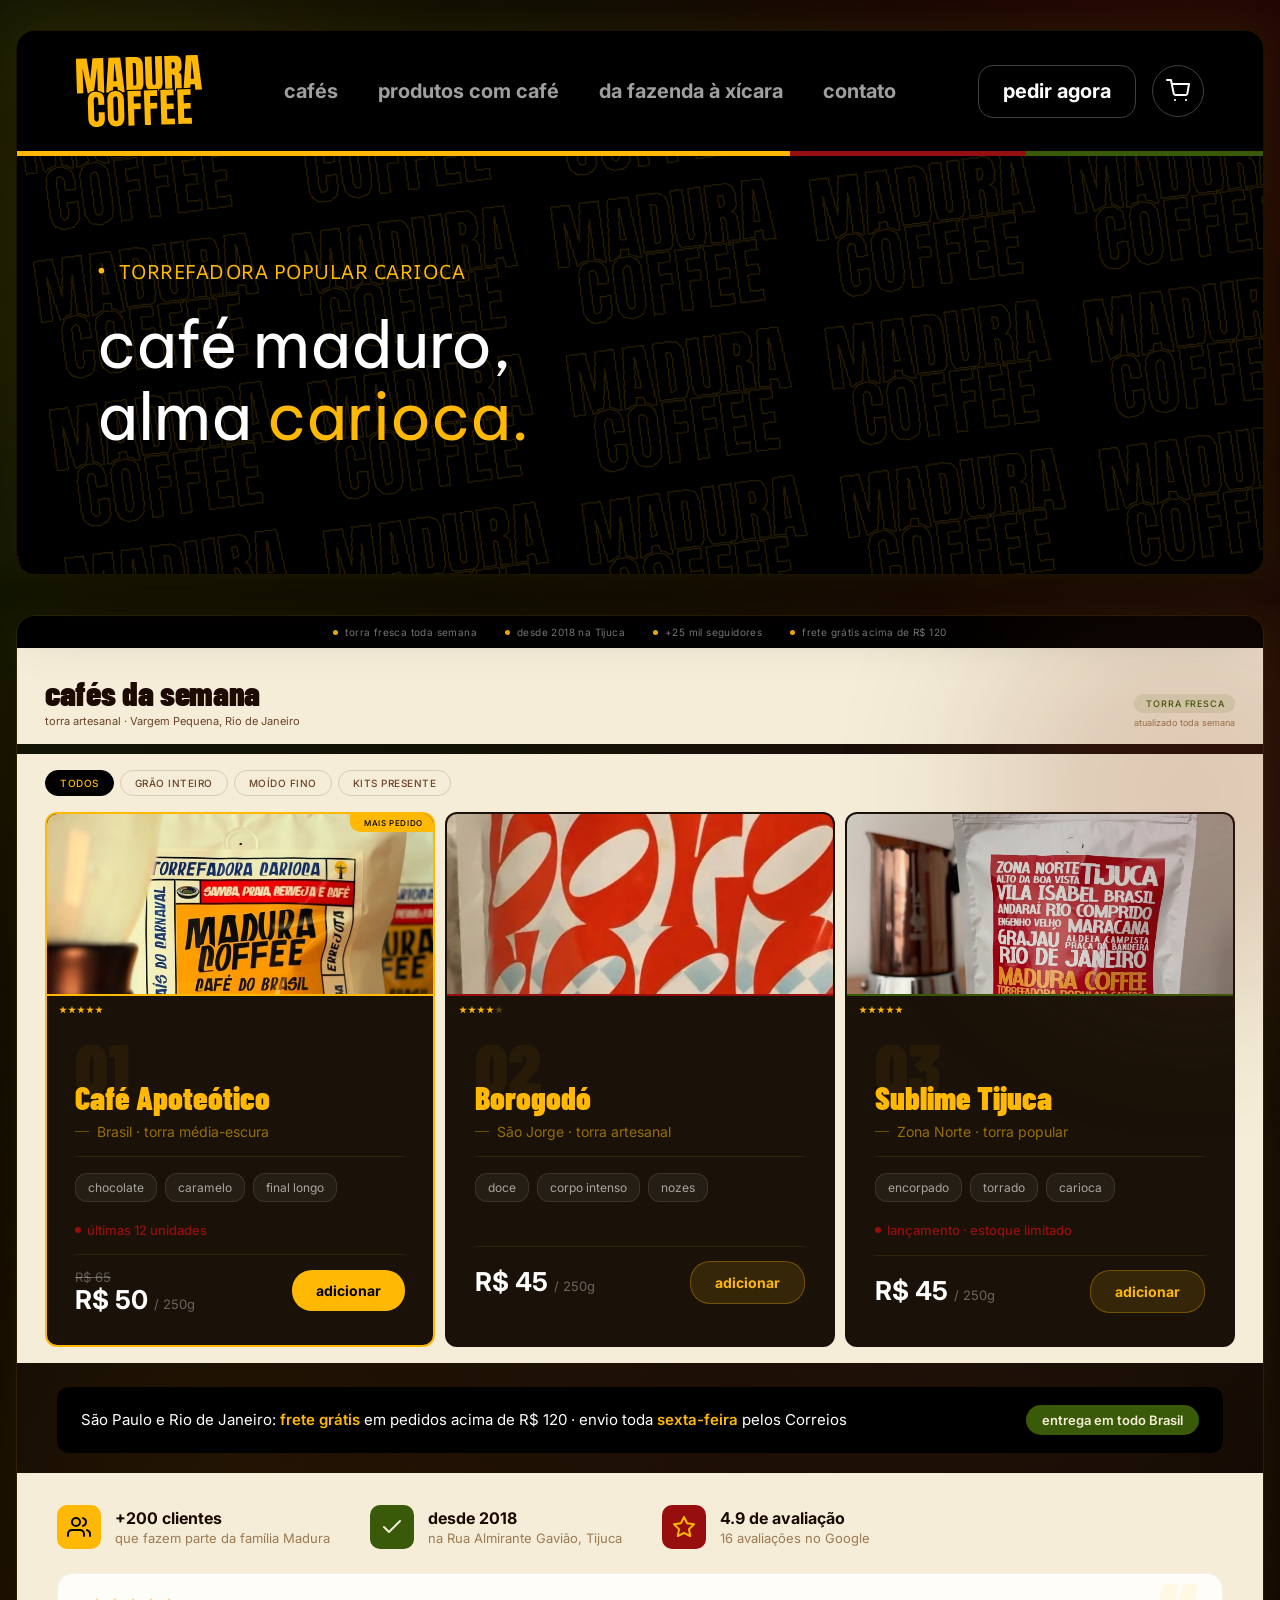
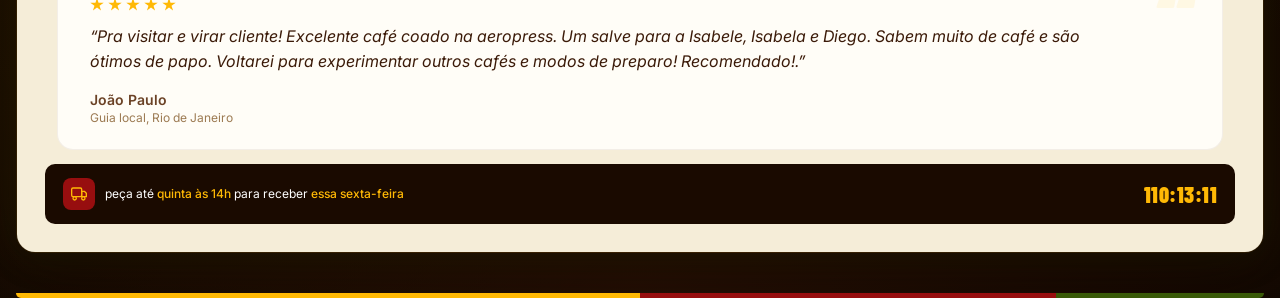
==== commit 05f45afa: "Index html correction" ====
--- a/index.html
+++ b/index.html
@@ -15,7 +15,7 @@
     rel="stylesheet">
 
   <!-- Stylesheet -->
-  <link rel="stylesheet" href="style_fixed.css">
+  <link rel="stylesheet" href="style.css">
 </head>
 
 <body>
@@ -25,15 +25,16 @@
       <header class="header">
         <!-- Logo -->
         <div class="logo">
-          <span class="logo-madura">MADURA</span>
-          <span class="logo-coffee">COFFEE</span>
+          <a href="#" aria-label="Madura Coffee - página inicial">
+            <img src="assets/logo.svg" alt="Madura Coffee" class="logo-img">
+          </a>
         </div>
 
         <!-- Navigation -->
         <nav class="nav-links">
           <a href="#">cafés</a>
           <a href="#">produtos com café</a>
-          <a href="#">nossa história</a>
+          <a href="caminhoCafe.html">da fazenda à xícara</a>
           <a href="#">contato</a>
         </nav>
 
@@ -53,6 +54,11 @@
                 stroke="white" stroke-width="2" stroke-linecap="round" stroke-linejoin="round" />
             </svg>
           </button>
+          <button class="menu-toggle" aria-label="Abrir menu" onclick="toggleMenu()">
+            <svg width="24" height="24" viewBox="0 0 24 24" fill="none" xmlns="http://www.w3.org/2000/svg">
+              <path d="M4 6H20M4 12H20M4 18H20" stroke="white" stroke-width="2" stroke-linecap="round" stroke-linejoin="round"/>
+            </svg>
+          </button>
         </div>
       </header>
 
@@ -66,27 +72,12 @@
       <!-- Hero Main Content Area -->
       <div class="hero-content">
 
-        <!-- Large Outline Background Text -->
-        <div class="bg-text-container" aria-hidden="true">
-          <div class="bg-text-row text-row-1">
-            <span class="bg-madura">MADURA</span> <span class="bg-coffee">COFFEE</span> <span
-              class="bg-madura">MADURA</span> <span class="bg-coffee">COFFEE</span> <span
-              class="bg-madura">MADURA</span>
-          </div>
-          <div class="bg-text-row text-row-2">
-            <span class="bg-madura">MADURA</span> <span class="bg-coffee">COFFEE</span> <span
-              class="bg-madura">MADURA</span> <span class="bg-coffee">COFFEE</span> <span
-              class="bg-madura">MADURA</span>
-          </div>
-          <div class="bg-text-row text-row-3">
-            <span class="bg-madura">MADURA</span> <span class="bg-coffee">COFFEE</span> <span
-              class="bg-madura">MADURA</span> <span class="bg-coffee">COFFEE</span> <span
-              class="bg-madura">MADURA</span>
-          </div>
-        </div>
+        <!-- Logo outline background pattern -->
+        <div class="bg-logo-pattern" aria-hidden="true"></div>
 
         <!-- Foreground Text Content -->
         <div class="hero-text">
+
           <p class="subtitle">
             <span class="dot">•</span> TORREFADORA POPULAR CARIOCA
           </p>
@@ -96,18 +87,13 @@
           </h1>
         </div>
 
-      </div>
-
     </main>
   </div>
 
-  <!-- ==============================
-         SEÇÃO DE PRODUTOS
-         ============================== -->
+
   <div class="sp-page-wrap">
     <section class="sp-wrap" aria-label="Cafés da Semana — Madura Coffee">
 
-      <!-- TRUST BAR -->
       <div class="sp-trust" role="complementary">
         <div class="sp-trust-item">
           <div class="sp-tdot"></div>torra fresca toda semana
@@ -123,7 +109,6 @@
         </div>
       </div>
 
-      <!-- CABEÇALHO DA SEÇÃO -->
       <div class="sp-head">
         <div class="sp-head-top">
           <div>
@@ -137,7 +122,6 @@
         </div>
       </div>
 
-      <!-- FILTROS -->
       <div class="sp-filters" role="navigation" aria-label="Filtrar cafés por tipo">
         <button class="sp-fbtn sp-fbtn--on" aria-pressed="true">todos</button>
         <button class="sp-fbtn" aria-pressed="false">grão inteiro</button>
@@ -145,7 +129,6 @@
         <button class="sp-fbtn" aria-pressed="false">kits presente</button>
       </div>
 
-      <!-- GRADE DE PRODUTOS -->
       <div class="sp-grid-wrap">
         <div class="sp-grid" role="list" aria-label="Produtos Madura Coffee">
 
@@ -390,6 +373,21 @@
     });
   </script>
 
+  <!-- Rodapé colorido — faixa de marca -->
+  <footer style="width:100%;max-width:1440px;padding:0 16px 0;">
+    <div style="display:flex;height:5px;border-radius:0 0 8px 8px;overflow:hidden;">
+      <div style="flex:3;background:#FFB905;"></div>
+      <div style="flex:2;background:#970E0F;"></div>
+      <div style="flex:1;background:#395A08;"></div>
+    </div>
+  </footer>
+
+  <script>
+    function toggleMenu() {
+      const navLinks = document.querySelector('.nav-links');
+      navLinks.classList.toggle('open');
+    }
+  </script>
 </body>
 
 </html>
--- a/style.css
+++ b/style.css
@@ -0,0 +1,1280 @@
+/* Global Styles & Variables */
+:root {
+  --yellow: #FFB905;
+  --red: #970E0F;
+  --green: #395A08;
+  --dark-brown: #3B1A08;
+  --medium-brown: #6B4226;
+  --cream: #F5EDD8;
+  --gray: #9F9F9F;
+  --border: #41403D;
+  --bg-body: #0a0602;
+  --bg-card: #000000;
+  --text-white: #FFFFFF;
+}
+
+* {
+  margin: 0;
+  padding: 0;
+  box-sizing: border-box;
+}
+
+body {
+  background-color: var(--bg-body);
+  background-image:
+    radial-gradient(ellipse 70% 50% at 4% 18%, rgba(57, 90, 8, 0.30) 0%, transparent 100%),
+    radial-gradient(ellipse 55% 40% at 96% 8%, rgba(151, 14, 15, 0.22) 0%, transparent 100%),
+    radial-gradient(ellipse 80% 55% at 50% 100%, rgba(59, 26, 8, 0.55) 0%, transparent 100%),
+    radial-gradient(ellipse 50% 38% at 78% 52%, rgba(107, 66, 38, 0.24) 0%, transparent 100%),
+    radial-gradient(ellipse 40% 30% at 18% 78%, rgba(255, 185, 5, 0.07) 0%, transparent 100%);
+  font-family: 'Inter', sans-serif;
+  color: var(--text-white);
+  min-height: 100vh;
+  display: flex;
+  flex-direction: column;
+  align-items: center;
+  justify-content: flex-start;
+  padding-top: 30px;
+  position: relative;
+  overflow-x: hidden;
+}
+
+/* Large decorative organic blobs in the page background */
+body::before,
+body::after {
+  content: '';
+  position: fixed;
+  border-radius: 50%;
+  pointer-events: none;
+  z-index: 0;
+  filter: blur(80px);
+  opacity: 0.18;
+}
+
+body::before {
+  width: 520px;
+  height: 520px;
+  top: -120px;
+  left: -160px;
+  background: radial-gradient(circle, var(--green) 0%, var(--dark-brown) 70%);
+  animation: blobDrift1 18s ease-in-out infinite alternate;
+}
+
+body::after {
+  width: 420px;
+  height: 420px;
+  bottom: -100px;
+  right: -120px;
+  background: radial-gradient(circle, var(--red) 0%, var(--medium-brown) 60%);
+  animation: blobDrift2 22s ease-in-out infinite alternate;
+}
+
+@keyframes blobDrift1 {
+  from {
+    transform: translate(0, 0) scale(1);
+  }
+
+  to {
+    transform: translate(60px, 40px) scale(1.15);
+  }
+}
+
+@keyframes blobDrift2 {
+  from {
+    transform: translate(0, 0) scale(1);
+  }
+
+  to {
+    transform: translate(-50px, -30px) scale(1.1);
+  }
+}
+
+.page-container {
+  width: 100%;
+  max-width: 1440px;
+  display: flex;
+  justify-content: center;
+  position: relative;
+  z-index: 1;
+  padding: 0 16px 40px;
+}
+
+.hero-card {
+  width: 100%;
+  max-width: 1415px;
+  min-height: 545px;
+  background-color: var(--bg-card);
+  border-radius: 19px;
+  position: relative;
+  overflow: hidden;
+  display: flex;
+  flex-direction: column;
+  border: 1px solid rgba(255, 185, 5, 0.1);
+  box-shadow:
+    0 0 40px 0px rgba(57, 90, 8, 0.25),
+    0 0 80px 0px rgba(151, 14, 15, 0.12),
+    0 30px 70px -10px rgba(0, 0, 0, 0.7),
+    inset 0 1px 0 rgba(255, 185, 5, 0.07);
+
+  animation: cardEntrance 0.8s cubic-bezier(0.16, 1, 0.3, 1);
+}
+
+@keyframes cardEntrance {
+  0% {
+    opacity: 0;
+    transform: scale(0.98) translateY(10px);
+  }
+
+  100% {
+    opacity: 1;
+    transform: scale(1) translateY(0);
+  }
+}
+
+/* ===== Header ===== */
+.header {
+  height: 120px;
+  display: flex;
+  justify-content: space-between;
+  align-items: center;
+  padding: 0 59px;
+  /* Aligned with design left: 59px */
+  position: relative;
+  z-index: 10;
+  background-color: var(--bg-card);
+}
+
+/* Logo Section */
+.logo {
+  display: flex;
+  align-items: center;
+  flex-shrink: 0;
+  transform-origin: left center;
+  transition: transform 0.3s ease;
+}
+
+.logo:hover {
+  transform: scale(1.05);
+}
+
+.logo a {
+  display: flex;
+  align-items: center;
+  line-height: 0;
+}
+
+.logo-img {
+  height: 72px;
+  /* equivalente às duas linhas de texto anteriores */
+  width: auto;
+  /* proporcional — nunca distorce */
+  display: block;
+  object-fit: contain;
+}
+
+/* Navigation Links */
+.nav-links {
+  display: flex;
+  gap: 40px;
+}
+
+.nav-links a {
+  text-decoration: none;
+  font-family: 'Inter', sans-serif;
+  font-weight: 700;
+  font-size: 20px;
+  color: var(--gray);
+  transition: all 0.3s ease;
+  position: relative;
+}
+
+.nav-links a::after {
+  content: '';
+  position: absolute;
+  bottom: -4px;
+  left: 0;
+  width: 0;
+  height: 2px;
+  background-color: var(--yellow);
+  transition: width 0.3s ease;
+}
+
+.nav-links a:hover {
+  color: var(--text-white);
+}
+
+.nav-links a:hover::after {
+  width: 100%;
+}
+
+/* Header Actions */
+.header-actions {
+  display: flex;
+  align-items: center;
+  gap: 16px;
+}
+
+.menu-toggle {
+  display: none;
+  background: transparent;
+  border: none;
+  cursor: pointer;
+  padding: 8px;
+  align-items: center;
+  justify-content: center;
+  transition: transform 0.2s ease;
+}
+
+.menu-toggle:active {
+  transform: scale(0.9);
+}
+
+.btn-pedir-agora {
+  background: transparent;
+  border: 1px solid var(--border);
+  border-radius: 15px;
+  color: var(--text-white);
+  font-family: 'Inter', sans-serif;
+  font-weight: 700;
+  font-size: 20px;
+  padding: 0 24px;
+  height: 53px;
+  cursor: pointer;
+  transition: all 0.3s ease;
+  position: relative;
+  overflow: hidden;
+}
+
+.btn-pedir-agora::before {
+  content: '';
+  position: absolute;
+  top: 0;
+  left: -100%;
+  width: 100%;
+  height: 100%;
+  background: rgba(255, 255, 255, 0.1);
+  transition: transform 0.4s ease;
+}
+
+.btn-pedir-agora:hover::before {
+  transform: translateX(100%);
+}
+
+.btn-pedir-agora:hover {
+  border-color: var(--yellow);
+  color: var(--yellow);
+  box-shadow: 0 0 15px rgba(255, 185, 5, 0.2);
+}
+
+.btn-cart {
+  width: 52px;
+  height: 52px;
+  background: transparent;
+  border: 1px solid var(--border);
+  border-radius: 50%;
+  display: flex;
+  justify-content: center;
+  align-items: center;
+  cursor: pointer;
+  transition: all 0.3s ease;
+}
+
+.btn-cart svg {
+  transition: fill 0.3s ease, stroke 0.3s ease;
+}
+
+.btn-cart:hover {
+  border-color: var(--yellow);
+  box-shadow: 0 0 15px rgba(255, 185, 5, 0.2);
+}
+
+.btn-cart:hover svg path {
+  fill: var(--yellow);
+  stroke: var(--yellow);
+}
+
+/* ===== Decorative Line ===== */
+.decorative-line {
+  display: flex;
+  height: 5px;
+  width: 100%;
+  z-index: 5;
+  position: relative;
+}
+
+.line-yellow {
+  height: 100%;
+  width: 62%;
+  background-color: var(--yellow);
+}
+
+.line-red {
+  height: 100%;
+  width: 19%;
+  background-color: var(--red);
+}
+
+.line-green {
+  height: 100%;
+  width: 19%;
+  background-color: var(--green);
+}
+
+/* ===== Hero Content ===== */
+.hero-content {
+  position: relative;
+  flex: 1;
+  overflow: hidden;
+  display: flex;
+  align-items: center;
+}
+
+
+/* Logo outline background pattern */
+.bg-logo-pattern {
+  position: absolute;
+  top: -20%;
+  left: -20%;
+  width: 140%;
+  height: 140%;
+  z-index: 0;
+  pointer-events: none;
+  opacity: 0.15;
+  background-image: url('assets/logo-outline.svg?v=4');
+  background-repeat: repeat;
+  background-size: 260px auto;
+  background-position: 0 -40px;
+  transform: rotate(-6deg);
+  transform-origin: center center;
+}
+
+/* Foreground Text Content */
+.hero-text {
+  position: relative;
+  z-index: 2;
+  padding-left: 80px;
+  /* Matched from design left: 80px */
+  margin-top: -20px;
+  animation: fadeUp 1s ease-out forwards;
+}
+
+@keyframes fadeUp {
+  0% {
+    transform: translateY(30px);
+    opacity: 0;
+  }
+
+  100% {
+    transform: translateY(0);
+    opacity: 1;
+  }
+}
+
+.subtitle {
+  font-family: 'AR One Sans', sans-serif;
+  font-size: 20px;
+  line-height: 27px;
+  color: var(--yellow);
+  margin-bottom: 24px;
+  display: flex;
+  align-items: center;
+  gap: 12px;
+  letter-spacing: 0.5px;
+}
+
+.subtitle .dot {
+  font-size: 28px;
+  line-height: 0;
+  margin-top: -2px;
+  display: inline-block;
+  animation: pulseDot 2s infinite ease-in-out;
+}
+
+@keyframes pulseDot {
+  0% {
+    transform: scale(1);
+    opacity: 1;
+    text-shadow: 0 0 0 rgba(255, 185, 5, 0);
+  }
+
+  50% {
+    transform: scale(1.4);
+    opacity: 0.8;
+    text-shadow: 0 0 10px rgba(255, 185, 5, 0.8);
+  }
+
+  100% {
+    transform: scale(1);
+    opacity: 1;
+    text-shadow: 0 0 0 rgba(255, 185, 5, 0);
+  }
+}
+
+.title {
+  font-family: 'Be Vietnam Pro', sans-serif;
+  font-size: 64px;
+  line-height: 1.12;
+  /* 112% as per design */
+  color: var(--text-white);
+  font-weight: 400;
+}
+
+.title .highlight {
+  color: var(--yellow);
+}
+
+/* Responsive fixes */
+@media (max-width: 1200px) {
+  .nav-links {
+    gap: 20px;
+  }
+
+  .header {
+    padding: 0 30px;
+  }
+
+  .title {
+    font-size: 48px;
+  }
+}
+
+@media (max-width: 992px) {
+  .header {
+    height: auto;
+    padding: 24px 30px;
+    flex-wrap: nowrap;
+    justify-content: space-between;
+    position: relative;
+  }
+
+  .menu-toggle {
+    display: flex;
+  }
+
+  .nav-links {
+    position: absolute;
+    top: 100%;
+    left: 0;
+    right: 0;
+    background: #1A0A00;
+    flex-direction: column;
+    padding: 0;
+    max-height: 0;
+    overflow: hidden;
+    transition: max-height 0.4s ease, padding 0.4s ease;
+    border-bottom: 1px solid rgba(255, 185, 5, 0.2);
+    z-index: 10;
+    gap: 20px;
+  }
+
+  .nav-links.open {
+    max-height: 400px;
+    padding: 24px 0;
+    border-bottom: 2px solid var(--gold);
+    box-shadow: 0 10px 20px rgba(0, 0, 0, 0.5);
+  }
+
+  .hero-card {
+    border-radius: 0;
+  }
+
+  body {
+    padding-top: 0;
+  }
+
+  .hero-text {
+    padding-left: 50px;
+    padding-right: 50px;
+    padding-bottom: 50px;
+  }
+
+  .bg-text-container {
+    top: -20px;
+  }
+
+  .bg-madura,
+  .bg-coffee {
+    font-size: 80px;
+    line-height: 120px;
+  }
+}
+
+@media (max-width: 768px) {
+  .logo {
+    height: 56px;
+  }
+
+  .nav-links {
+    gap: 15px;
+  }
+
+  .nav-links a {
+    font-size: 16px;
+  }
+
+  .header-actions {
+    gap: 8px;
+  }
+
+  .btn-pedir-agora {
+    font-size: 14px;
+    height: 40px;
+    padding: 0 14px;
+  }
+
+  .btn-cart {
+    width: 40px;
+    height: 40px;
+  }
+
+  .btn-cart svg {
+    width: 20px;
+    height: 20px;
+  }
+
+  .title {
+    font-size: 38px;
+  }
+
+  .subtitle {
+    font-size: 14px;
+    margin-bottom: 16px;
+  }
+
+  .bg-madura,
+  .bg-coffee {
+    font-size: 60px;
+    line-height: 90px;
+  }
+
+  .header {
+    padding: 16px 20px;
+    gap: 16px;
+  }
+
+  .hero-text {
+    padding-left: 30px;
+    padding-right: 30px;
+    padding-bottom: 40px;
+  }
+}
+
+@media (max-width: 480px) {
+  .logo {
+    height: 44px;
+    margin-bottom: 0;
+  }
+
+  .nav-links {
+    flex-direction: column;
+    align-items: center;
+    gap: 12px;
+  }
+
+  .header {
+    padding: 12px 16px;
+  }
+
+  .bg-text-container {
+    left: -50px;
+  }
+
+  .bg-madura,
+  .bg-coffee {
+    font-size: 50px;
+    line-height: 75px;
+  }
+
+  .title {
+    font-size: 32px;
+    line-height: 1.2;
+  }
+
+  .subtitle {
+    font-size: 14px;
+    justify-content: center;
+  }
+
+  .hero-text {
+    text-align: center;
+    padding-left: 20px;
+    padding-right: 20px;
+    margin-top: 10px;
+    padding-bottom: 30px;
+  }
+}
+
+/* ============================================================
+   SEÇÃO DE PRODUTOS  (prefixo sp-)
+   ============================================================ */
+
+/* Page-level wrapper — mirrors .page-container */
+.sp-page-wrap {
+  width: 100%;
+  max-width: 1440px;
+  padding: 0 16px 40px;
+}
+
+.sp-wrap {
+  width: 100%;
+  max-width: 1415px;
+  margin: 0 auto;
+  border-radius: 19px;
+  overflow: hidden;
+  border: 1px solid rgba(255, 185, 5, 0.1);
+  box-shadow:
+    0 0 40px rgba(57, 90, 8, 0.2),
+    0 0 80px rgba(151, 14, 15, 0.1),
+    0 20px 60px -10px rgba(0, 0, 0, 0.6);
+}
+
+/* Trust bar */
+.sp-trust {
+  background: #000;
+  padding: 10px 28px;
+  display: flex;
+  align-items: center;
+  justify-content: center;
+  gap: 28px;
+  flex-wrap: wrap;
+}
+
+.sp-trust-item {
+  display: flex;
+  align-items: center;
+  gap: 7px;
+  font-size: 10px;
+  color: rgba(255, 255, 255, 0.5);
+  letter-spacing: 0.04em;
+  font-family: 'Inter', sans-serif;
+}
+
+.sp-tdot {
+  width: 5px;
+  height: 5px;
+  border-radius: 50%;
+  background: var(--yellow);
+  flex-shrink: 0;
+}
+
+/* Section header */
+.sp-head {
+  background: #F5EDD8;
+  padding: 28px 28px 10px;
+  margin-bottom: 10px;
+}
+
+.sp-head-top {
+  display: flex;
+  align-items: flex-end;
+  justify-content: space-between;
+  margin-bottom: 6px;
+}
+
+.sp-title {
+  font-family: 'Barlow Condensed', sans-serif;
+  font-size: 34px;
+  font-weight: 900;
+  color: #1A0A00;
+  letter-spacing: -0.01em;
+  line-height: 1;
+}
+
+.sp-sub {
+  font-size: 11px;
+  color: #6B4226;
+  margin-top: 4px;
+  font-family: 'Inter', sans-serif;
+}
+
+.sp-meta {
+  text-align: right;
+}
+
+.sp-torra-badge {
+  font-size: 9px;
+  font-weight: 500;
+  letter-spacing: 0.1em;
+  text-transform: uppercase;
+  color: #395A08;
+  background: rgba(57, 90, 8, 0.1);
+  padding: 4px 10px;
+  border-radius: 20px;
+  font-family: 'Inter', sans-serif;
+}
+
+.sp-updated {
+  font-size: 9px;
+  color: #9C7A52;
+  margin-top: 4px;
+  font-family: 'Inter', sans-serif;
+}
+
+/* Filters */
+.sp-filters {
+  display: flex;
+  gap: 6px;
+  padding: 16px 28px 0;
+  flex-wrap: wrap;
+  background: #F5EDD8;
+}
+
+.sp-fbtn {
+  font-size: 10px;
+  font-weight: 500;
+  letter-spacing: 0.05em;
+  text-transform: uppercase;
+  padding: 6px 14px;
+  border-radius: 20px;
+  border: 1px solid rgba(107, 66, 38, 0.2);
+  background: transparent;
+  color: #6B4226;
+  cursor: pointer;
+  font-family: 'Inter', sans-serif;
+  transition: all 0.15s;
+}
+
+.sp-fbtn--on,
+.sp-fbtn:hover {
+  background: #000;
+  border-color: #000;
+  color: var(--yellow);
+}
+
+/* Product grid */
+.sp-grid-wrap {
+  background: #F5EDD8;
+  padding: 16px 28px;
+}
+
+.sp-grid {
+  display: grid;
+  grid-template-columns: repeat(3, minmax(0, 1fr));
+  gap: 10px;
+}
+
+/* Product card */
+.sp-card {
+  background: #1A1208;
+  border-radius: 12px;
+  overflow: hidden;
+  cursor: pointer;
+  border: 2px solid transparent;
+  transition: border-color 0.2s, transform 0.18s;
+  position: relative;
+  display: flex;
+  flex-direction: column;
+}
+
+.sp-card:hover {
+  transform: translateY(-4px);
+  border-color: rgba(255, 185, 5, 0.2);
+}
+
+.sp-card--destaque {
+  border-color: var(--yellow);
+}
+
+/* Ribbon */
+.sp-ribbon {
+  position: absolute;
+  top: 0;
+  right: 0;
+  background: var(--yellow);
+  color: #000;
+  font-size: 8px;
+  font-weight: 500;
+  letter-spacing: 0.08em;
+  text-transform: uppercase;
+  padding: 4px 10px 4px 14px;
+  border-radius: 0 0 0 10px;
+  font-family: 'Inter', sans-serif;
+}
+
+/* Color chalk line */
+/* Product image */
+.sp-card-img {
+  width: 100%;
+  height: 180px;
+  overflow: hidden;
+  background: #0d0702;
+}
+
+.sp-card-img img {
+  width: 100%;
+  height: 100%;
+  object-fit: cover;
+  object-position: center 35%;
+  display: block;
+  transition: transform 0.4s ease;
+}
+
+.sp-card:hover .sp-card-img img {
+  transform: scale(1.05);
+}
+
+/* Color chalk line */
+.sp-chalk {
+  height: 2px;
+  width: 100%;
+}
+
+
+/* Stars & review */
+.sp-social {
+  display: flex;
+  align-items: center;
+  gap: 5px;
+  padding: 10px 12px 0;
+}
+
+.sp-stars {
+  display: flex;
+  gap: 1px;
+}
+
+.sp-star {
+  width: 8px;
+  height: 8px;
+  background: var(--yellow);
+  clip-path: polygon(50% 0%, 61% 35%, 98% 35%, 68% 57%, 79% 91%, 50% 70%, 21% 91%, 32% 57%, 2% 35%, 39% 35%);
+}
+
+.sp-star--half {
+  background: rgba(255, 185, 5, 0.3);
+}
+
+.sp-review-count {
+  font-size: 9px;
+  color: rgba(255, 185, 5, 0.5);
+  font-family: 'Inter', sans-serif;
+}
+
+/* Card body */
+.sp-card-body {
+  padding: 24px 28px 32px;
+  display: flex;
+  flex-direction: column;
+  flex: 1;
+}
+
+.sp-card-num {
+  font-family: 'Barlow Condensed', sans-serif;
+  font-size: 72px;
+  font-weight: 900;
+  color: rgba(255, 185, 5, 0.06);
+  line-height: 0.8;
+  margin-bottom: -16px;
+}
+
+.sp-card-name {
+  font-family: 'Barlow Condensed', sans-serif;
+  font-size: 32px;
+  font-weight: 900;
+  color: var(--yellow);
+  line-height: 1.1;
+  margin-bottom: 8px;
+}
+
+.sp-origin {
+  font-size: 14px;
+  color: rgba(255, 185, 5, 0.55);
+  margin-bottom: 16px;
+  display: flex;
+  align-items: center;
+  gap: 8px;
+  font-family: 'Inter', sans-serif;
+}
+
+.sp-origin::before {
+  content: '';
+  width: 14px;
+  height: 1px;
+  background: var(--yellow);
+  opacity: 0.35;
+  display: inline-block;
+}
+
+.sp-divider {
+  height: 1px;
+  background: rgba(255, 185, 5, 0.1);
+  margin-bottom: 16px;
+}
+
+.sp-tags {
+  display: flex;
+  flex-wrap: wrap;
+  gap: 8px;
+  margin-bottom: 20px;
+}
+
+.sp-tag {
+  font-size: 12px;
+  color: rgba(255, 255, 255, 0.6);
+  background: rgba(255, 255, 255, 0.05);
+  border: 1px solid rgba(255, 255, 255, 0.1);
+  padding: 6px 12px;
+  border-radius: 12px;
+  font-family: 'Inter', sans-serif;
+}
+
+/* Scarcity indicator */
+.sp-scarcity {
+  font-size: 13px;
+  color: var(--red);
+  margin-bottom: 16px;
+  display: flex;
+  align-items: center;
+  gap: 6px;
+  font-family: 'Inter', sans-serif;
+  font-weight: 500;
+}
+
+.sp-scarcity-dot {
+  width: 6px;
+  height: 6px;
+  border-radius: 50%;
+  background: var(--red);
+  flex-shrink: 0;
+  animation: spPulse 1.5s infinite;
+}
+
+@keyframes spPulse {
+
+  0%,
+  100% {
+    opacity: 1;
+  }
+
+  50% {
+    opacity: 0.4;
+  }
+}
+
+/* Price & CTA */
+.sp-foot {
+  display: flex;
+  align-items: center;
+  justify-content: space-between;
+  margin-top: auto;
+  padding-top: 14px;
+  border-top: 1px solid rgba(255, 185, 5, 0.1);
+}
+
+.sp-price-old {
+  font-size: 13px;
+  color: rgba(255, 255, 255, 0.3);
+  text-decoration: line-through;
+  margin-bottom: 2px;
+  font-family: 'Inter', sans-serif;
+}
+
+.sp-price {
+  font-size: 26px;
+  font-weight: 700;
+  color: #fff;
+  font-family: 'Inter', sans-serif;
+  line-height: 1;
+}
+
+.sp-price-gram {
+  font-size: 13px;
+  font-weight: 400;
+  color: rgba(255, 255, 255, 0.35);
+}
+
+.sp-btn {
+  background: var(--yellow);
+  color: #000;
+  font-size: 14px;
+  font-weight: 700;
+  padding: 12px 24px;
+  border-radius: 20px;
+  border: none;
+  cursor: pointer;
+  font-family: 'Inter', sans-serif;
+  transition: all 0.2s;
+}
+
+.sp-btn:hover {
+  background: #e0a500;
+  transform: translateY(-2px);
+}
+
+.sp-btn--outline {
+  background: rgba(255, 185, 5, 0.12);
+  color: var(--yellow);
+  border: 1px solid rgba(255, 185, 5, 0.3);
+}
+
+.sp-btn--outline:hover {
+  background: var(--yellow);
+  color: #000;
+}
+
+/* Freight banner */
+.sp-frete {
+  background: #000;
+  margin: 24px 40px 0;
+  border-radius: 12px;
+  padding: 18px 24px;
+  display: flex;
+  align-items: center;
+  justify-content: space-between;
+  gap: 16px;
+  flex-wrap: wrap;
+}
+
+.sp-frete-txt {
+  font-size: 15px;
+  color: #fff;
+  font-family: 'Inter', sans-serif;
+}
+
+.sp-frete-txt em {
+  color: var(--yellow);
+  font-style: normal;
+  font-weight: 600;
+}
+
+.sp-frete-badge {
+  font-size: 13px;
+  font-weight: 600;
+  background: #395A08;
+  color: #F5EDD8;
+  padding: 7px 16px;
+  border-radius: 20px;
+  white-space: nowrap;
+  font-family: 'Inter', sans-serif;
+}
+
+/* Social proof strip */
+.sp-social-strip {
+  background: #F5EDD8;
+  padding: 32px 40px 0;
+  display: flex;
+  gap: 40px;
+  flex-wrap: wrap;
+  justify-content: flex-start;
+}
+
+.sp-ss-item {
+  display: flex;
+  align-items: center;
+  gap: 14px;
+}
+
+.sp-ss-icon {
+  width: 44px;
+  height: 44px;
+  border-radius: 10px;
+  display: flex;
+  align-items: center;
+  justify-content: center;
+  flex-shrink: 0;
+}
+
+.sp-ss-icon svg {
+  width: 24px;
+  height: 24px;
+}
+
+.sp-ss-top {
+  font-size: 16px;
+  font-weight: 700;
+  color: #1A0A00;
+  font-family: 'Inter', sans-serif;
+}
+
+.sp-ss-sub {
+  font-size: 13px;
+  color: #9C7A52;
+  margin-top: 2px;
+  font-family: 'Inter', sans-serif;
+}
+
+/* Testimonial */
+.sp-depo-wrap {
+  background: #F5EDD8;
+  padding: 24px 40px 0;
+}
+
+.sp-depo {
+  background: #FFFDF7;
+  border-radius: 16px;
+  padding: 24px 32px;
+  border: 1px solid rgba(107, 66, 38, 0.08);
+  position: relative;
+}
+
+.sp-depo-quote {
+  position: absolute;
+  top: -10px;
+  right: 24px;
+  font-family: 'Barlow Condensed', sans-serif;
+  font-size: 100px;
+  font-weight: 900;
+  color: rgba(255, 185, 5, 0.08);
+  line-height: 1;
+}
+
+.sp-depo-stars {
+  display: flex;
+  gap: 4px;
+  margin-bottom: 12px;
+}
+
+.sp-ds {
+  width: 14px;
+  height: 14px;
+  background: var(--yellow);
+  clip-path: polygon(50% 0%, 61% 35%, 98% 35%, 68% 57%, 79% 91%, 50% 70%, 21% 91%, 32% 57%, 2% 35%, 39% 35%);
+}
+
+.sp-depo-text {
+  font-size: 16px;
+  color: #3B1A08;
+  line-height: 1.6;
+  margin-bottom: 16px;
+  font-style: italic;
+  font-family: 'Inter', sans-serif;
+  position: relative;
+  z-index: 1;
+  max-width: 90%;
+}
+
+.sp-depo-author {
+  font-size: 14px;
+  font-weight: 600;
+  color: #6B4226;
+  font-family: 'Inter', sans-serif;
+}
+
+.sp-depo-loc {
+  font-size: 12px;
+  color: #9C7A52;
+  margin-top: 2px;
+  font-family: 'Inter', sans-serif;
+}
+
+/* Urgency */
+.sp-urgencia {
+  background: #F5EDD8;
+  padding: 14px 28px 28px;
+}
+
+.sp-urg-box {
+  background: #1A0A00;
+  border-radius: 10px;
+  padding: 14px 18px;
+  display: flex;
+  align-items: center;
+  justify-content: space-between;
+  gap: 10px;
+  flex-wrap: wrap;
+}
+
+.sp-urg-left {
+  display: flex;
+  align-items: center;
+  gap: 10px;
+}
+
+.sp-urg-icon {
+  width: 32px;
+  height: 32px;
+  border-radius: 8px;
+  background: var(--red);
+  display: flex;
+  align-items: center;
+  justify-content: center;
+  flex-shrink: 0;
+}
+
+.sp-urg-text {
+  font-size: 12px;
+  color: #fff;
+  line-height: 1.5;
+  font-family: 'Inter', sans-serif;
+}
+
+.sp-urg-text em {
+  color: var(--yellow);
+  font-style: normal;
+  font-weight: 500;
+}
+
+.sp-timer {
+  font-family: 'Barlow Condensed', sans-serif;
+  font-size: 22px;
+  font-weight: 900;
+  color: var(--yellow);
+  letter-spacing: 0.02em;
+}
+
+/* Responsive: products section */
+@media (max-width: 768px) {
+  .sp-grid {
+    grid-template-columns: 1fr;
+  }
+
+  .sp-head,
+  .sp-filters,
+  .sp-grid-wrap,
+  .sp-social-strip,
+  .sp-depo-wrap,
+  .sp-urgencia {
+    padding-left: 20px;
+    padding-right: 20px;
+  }
+
+  .sp-frete {
+    margin-left: 20px;
+    margin-right: 20px;
+  }
+
+  .sp-trust {
+    gap: 14px;
+    padding: 10px 16px;
+  }
+
+  .sp-head-top {
+    flex-direction: column;
+    align-items: flex-start;
+    gap: 8px;
+  }
+
+  .sp-card-num {
+    font-size: 56px;
+    margin-bottom: -12px;
+  }
+
+  .sp-card-name {
+    font-size: 26px;
+  }
+
+  .sp-price {
+    font-size: 22px;
+  }
+
+  .sp-ss-icon {
+    width: 36px;
+    height: 36px;
+  }
+
+  .sp-depo-quote {
+    font-size: 64px;
+    top: 5px;
+    right: 16px;
+  }
+
+  .sp-card-body {
+    padding: 20px 24px 26px;
+  }
+}
+
+@media (max-width: 540px) {
+  .sp-grid {
+    grid-template-columns: 1fr;
+  }
+}
